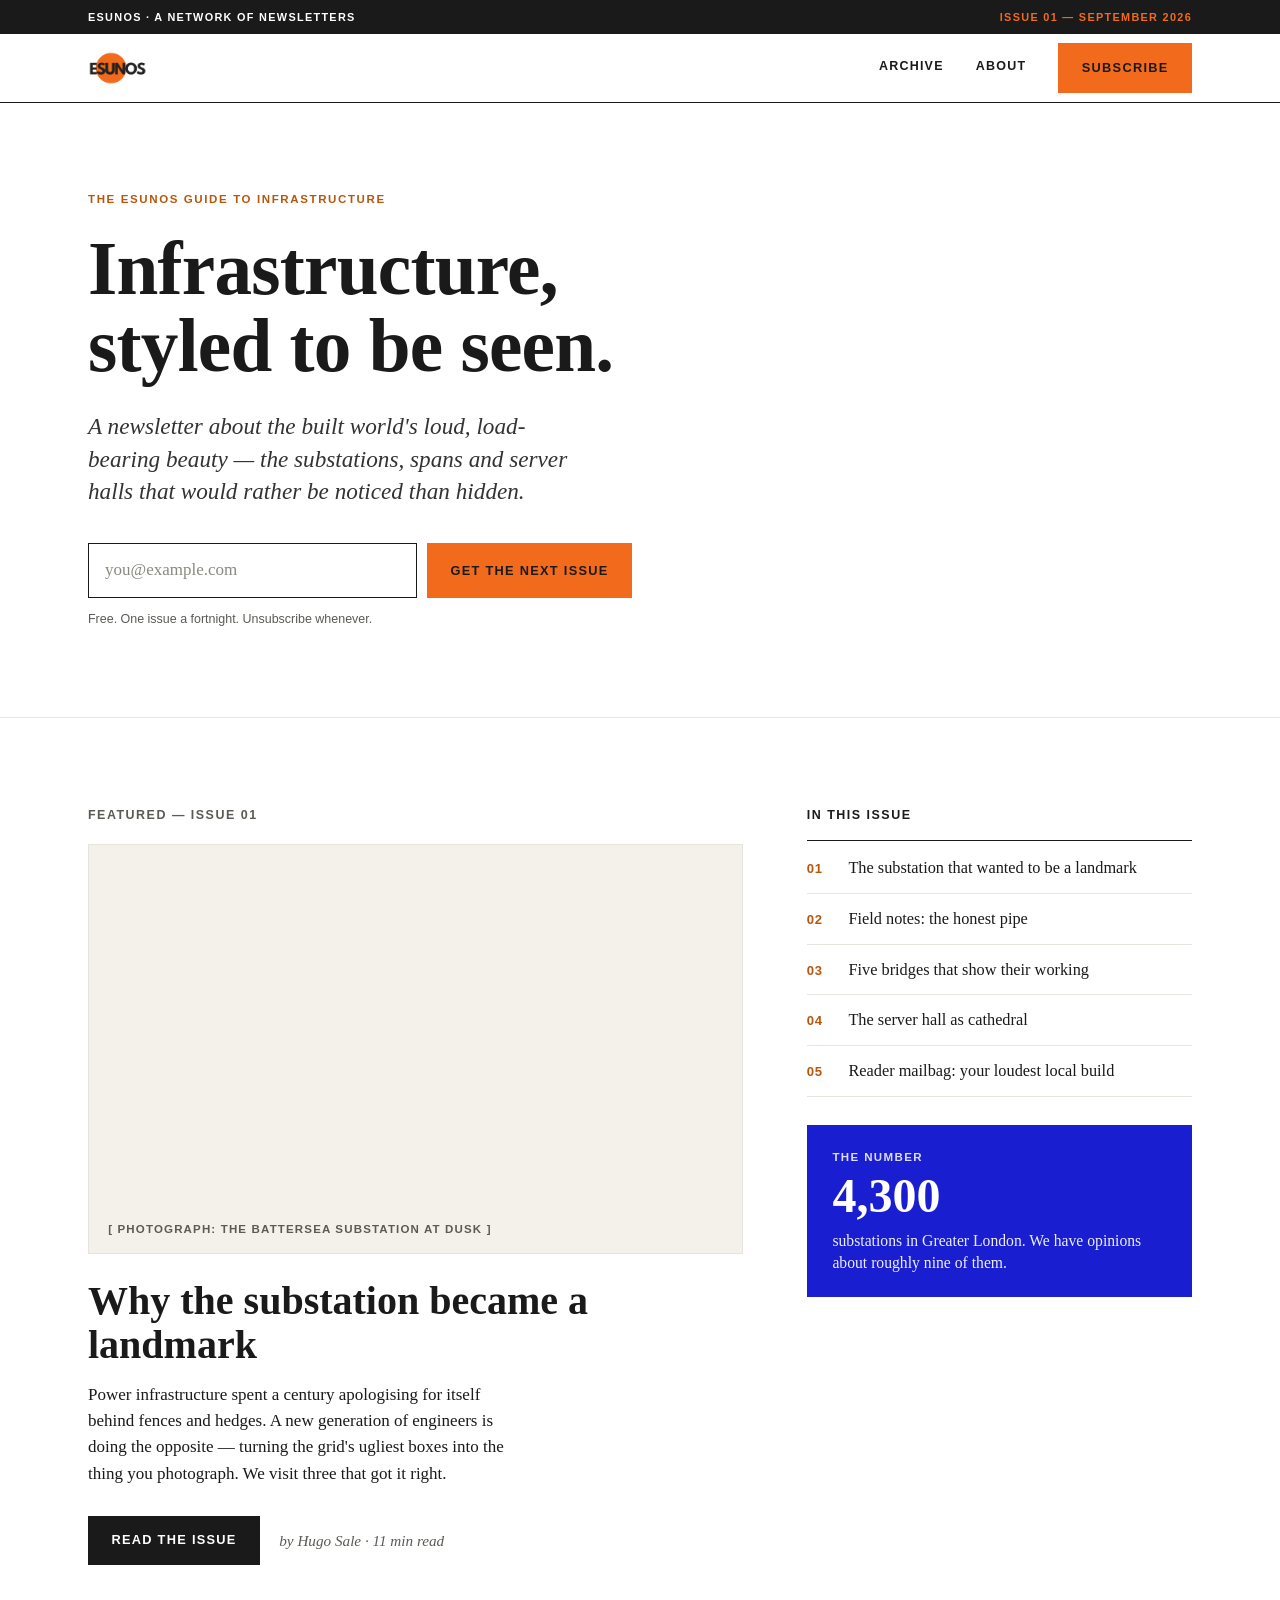
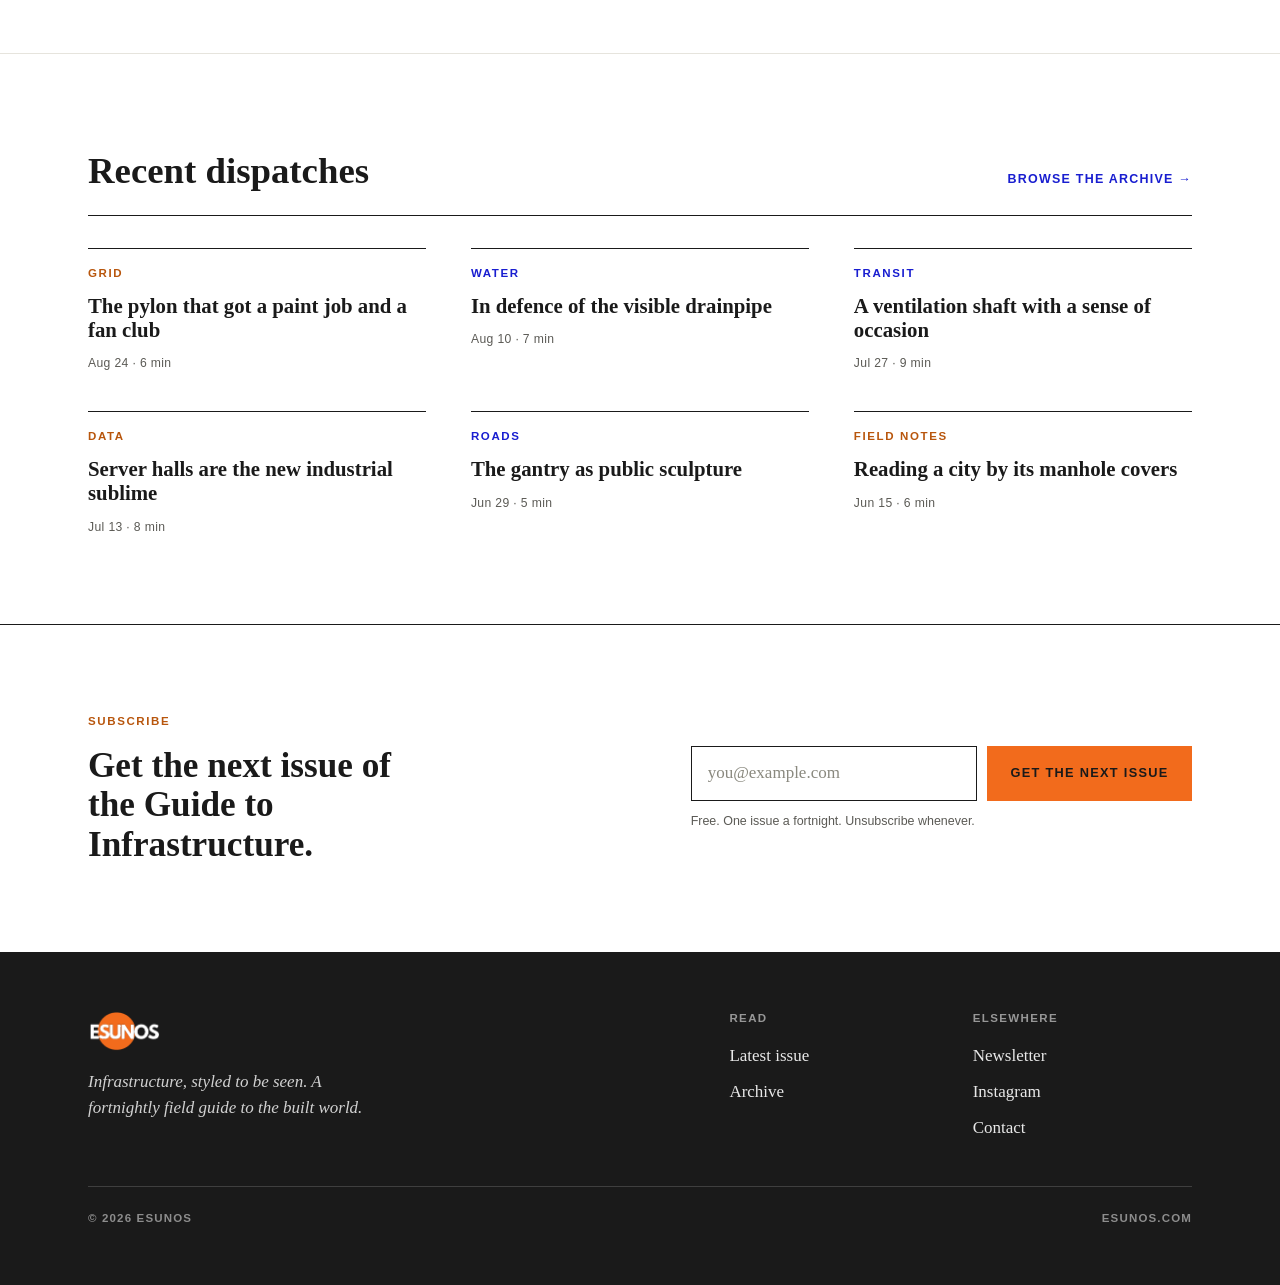
==== index.html @ c588db17 "Changes as usual" ====
<!DOCTYPE html>
<html lang="en">
<head>
  <meta charset="utf-8">
  <meta name="viewport" content="width=device-width, initial-scale=1">

  <!-- data-ref [L0000] -->
  <title>ESUNOS — The Guide to Infrastructure</title>
  <!-- data-ref [L0001] -->
  <meta name="description" content="A newsletter about the built world's loud, load-bearing beauty — the substations, spans and server halls that would rather be noticed than hidden. Free, one issue a fortnight.">

  <link rel="canonical" href="https://esunos.com/">
  <link rel="icon" href="favicon.svg" type="image/svg+xml">
  <meta name="theme-color" content="#f26b1c">

  <!-- Open Graph / social share (audit item 9) -->
  <meta property="og:type" content="website">
  <meta property="og:site_name" content="ESUNOS">
  <meta property="og:title" content="ESUNOS — The Guide to Infrastructure">
  <meta property="og:description" content="Infrastructure, styled to be seen. A fortnightly field guide to the built world.">
  <meta property="og:url" content="https://esunos.com/">
  <meta property="og:image" content="https://esunos.com/og-image.png">
  <meta name="twitter:card" content="summary_large_image">
  <meta name="twitter:title" content="ESUNOS — The Guide to Infrastructure">
  <meta name="twitter:description" content="Infrastructure, styled to be seen. A fortnightly field guide to the built world.">
  <meta name="twitter:image" content="https://esunos.com/og-image.png">

  <link rel="stylesheet" href="styles.css">

  <!-- Structured data (audit item 9) -->
  <script type="application/ld+json">
  {
    "@context": "https://schema.org",
    "@type": "Organization",
    "name": "ESUNOS",
    "url": "https://esunos.com/",
    "description": "A network of newsletters. The first is The ESUNOS Guide to Infrastructure.",
    "logo": "https://esunos.com/og-image.png"
  }
  </script>
</head>
<body>
  <a class="skip-link" href="#main">Skip to content</a>

  <!-- ===================== UTILITY BAR ===================== -->
  <div class="utilitybar">
    <div class="wrap">
      <!-- data-ref [L0600] -->
      <span data-ref="[L0600]">ESUNOS · A Network of Newsletters</span>
      <!-- data-ref [L7800] -->
      <span class="utilitybar__issue" data-ref="[L7800]">Issue 01 — September 2026</span>
    </div>
  </div>

  <!-- ===================== MASTHEAD / NAV ===================== -->
  <header class="masthead">
    <div class="wrap">
      <a class="logo-link" href="/" aria-label="ESUNOS home">
        <img class="logo" src="logo.png" alt="ESUNOS" width="297" height="172">
      </a>
      <nav class="mainnav" aria-label="Primary">
        <div class="mainnav__links">
          <!-- data-ref [L6802] --><a class="navlink" href="#dispatches" data-ref="[L6802]">Archive</a>
          <!-- data-ref [L7602] --><a class="navlink" href="about.html" data-ref="[L7602]">About</a>
        </div>
        <a class="btn btn--orange" href="#subscribe">Subscribe</a>
      </nav>
    </div>
  </header>

  <main id="main">

    <!-- ===================== HERO ===================== -->
    <section class="hero" aria-labelledby="hero-title">
      <div class="wrap">
        <!-- data-ref [L0607] -->
        <p class="eyebrow hero__eyebrow" data-ref="[L0607]">The ESUNOS Guide to Infrastructure</p>
        <!-- data-ref [L0608] -->
        <h1 class="hero__title" id="hero-title" data-ref="[L0608]">Infrastructure, styled to be seen.</h1>
        <!-- data-ref [L0614] -->
        <p class="hero__deck" data-ref="[L0614]">A newsletter about the built world's loud, load-bearing beauty — the substations, spans and server halls that would rather be noticed than hidden.</p>

        <!-- Subscribe form. PLACEHOLDER: not wired to an email provider.
             Wire to Buttondown / Kit / Resend later — see README.md. -->
        <form class="signup" data-esp="PLACEHOLDER" novalidate>
          <div class="signup__row">
            <label class="visually-hidden" for="hero-email">Email address</label>
            <!-- data-ref [L0619] (input placeholder text) -->
            <input class="signup__input" id="hero-email" name="email" type="email"
                   inputmode="email" autocomplete="email" required
                   placeholder="you@example.com" data-ref="[L0619]"
                   aria-describedby="hero-note">
            <button class="btn btn--orange" type="submit">Get the next issue</button>
          </div>
          <!-- data-ref [L0621] -->
          <p class="signup__note" id="hero-note" data-ref="[L0621]">Free. One issue a fortnight. Unsubscribe whenever.</p>
          <p class="signup__success" role="status" aria-live="polite">Thanks — check your inbox to confirm your subscription.</p>
        </form>
      </div>
    </section>

    <hr class="section-rule">

    <!-- ===================== FEATURED ISSUE ===================== -->
    <section class="featured" id="featured" aria-labelledby="featured-headline">
      <div class="wrap featured__grid">
        <div class="featured__main">
          <!-- data-ref [L0628] -->
          <p class="label featured__label" data-ref="[L0628]">Featured — Issue 01</p>
          <figure class="figure">
            <!-- Replace with real photograph; see README.md -->
            <!-- data-ref [L0842] -->
            <figcaption class="figure__caption" data-ref="[L0842]">[ Photograph: the Battersea substation at dusk ]</figcaption>
          </figure>
          <!-- data-ref [L0644] -->
          <h2 class="featured__headline" id="featured-headline" data-ref="[L0644]"><a href="issue-01.html">Why the substation became a landmark</a></h2>
          <!-- data-ref [L0647] -->
          <p class="featured__body" data-ref="[L0647]">Power infrastructure spent a century apologising for itself behind fences and hedges. A new generation of engineers is doing the opposite — turning the grid's ugliest boxes into the thing you photograph. We visit three that got it right.</p>
          <div class="featured__foot">
            <a class="btn btn--ink" href="issue-01.html">Read the issue</a>
            <!-- data-ref [L2152] -->
            <span class="featured__byline" data-ref="[L2152]">by Hugo Sale · 11 min read</span>
          </div>
        </div>

        <aside class="featured__rail" aria-labelledby="rail-heading">
          <!-- data-ref [L6328] -->
          <h3 class="label rail__heading" id="rail-heading" data-ref="[L6328]">In this issue</h3>
          <ol class="rail__list">
            <li class="rail__item"><span class="rail__num" aria-hidden="true">01</span><!-- data-ref [L6629] --><span class="rail__title" data-ref="[L6629]">The substation that wanted to be a landmark</span></li>
            <li class="rail__item"><span class="rail__num" aria-hidden="true">02</span><!-- data-ref [L6631] --><span class="rail__title" data-ref="[L6631]">Field notes: the honest pipe</span></li>
            <li class="rail__item"><span class="rail__num" aria-hidden="true">03</span><!-- data-ref [L6633] --><span class="rail__title" data-ref="[L6633]">Five bridges that show their working</span></li>
            <li class="rail__item"><span class="rail__num" aria-hidden="true">04</span><!-- data-ref [L6635] --><span class="rail__title" data-ref="[L6635]">The server hall as cathedral</span></li>
            <li class="rail__item"><span class="rail__num" aria-hidden="true">05</span><!-- data-ref [L6636] --><span class="rail__title" data-ref="[L6636]">Reader mailbag: your loudest local build</span></li>
          </ol>

          <div class="statbox">
            <!-- data-ref [L6539] -->
            <p class="statbox__label" data-ref="[L6539]">The number</p>
            <!-- data-ref [L6540] -->
            <p class="statbox__number" data-ref="[L6540]">4,300</p>
            <!-- data-ref [L6542] -->
            <p class="statbox__caption" data-ref="[L6542]">substations in Greater London. We have opinions about roughly nine of them.</p>
          </div>
        </aside>
      </div>
    </section>

    <hr class="section-rule">

    <!-- ===================== RECENT DISPATCHES ===================== -->
    <section class="dispatches" id="dispatches" aria-labelledby="dispatches-title">
      <div class="wrap">
        <div class="dispatches__head">
          <!-- data-ref [L0660] -->
          <h2 class="dispatches__title" id="dispatches-title" data-ref="[L0660]">Recent dispatches</h2>
          <!-- data-ref [L7861] -->
          <a class="dispatches__more" href="#dispatches" data-ref="[L7861]">Browse the archive →</a>
        </div>

        <div class="dispatch-grid">
          <article class="dispatch">
            <!-- data-ref [L0664] --><p class="eyebrow dispatch__kicker is-orange" data-ref="[L0664]">Grid</p>
            <!-- data-ref [L0665] --><h3 class="dispatch__title" data-ref="[L0665]"><a href="#dispatches">The pylon that got a paint job and a fan club</a></h3>
            <!-- data-ref [L0667] --><p class="dispatch__meta" data-ref="[L0667]">Aug 24 · 6 min</p>
          </article>
          <article class="dispatch">
            <!-- data-ref [L3664] --><p class="eyebrow dispatch__kicker is-blue" data-ref="[L3664]">Water</p>
            <!-- data-ref [L3665] --><h3 class="dispatch__title" data-ref="[L3665]"><a href="#dispatches">In defence of the visible drainpipe</a></h3>
            <!-- data-ref [L3666] --><p class="dispatch__meta" data-ref="[L3666]">Aug 10 · 7 min</p>
          </article>
          <article class="dispatch">
            <!-- data-ref [L6664] --><p class="eyebrow dispatch__kicker is-blue" data-ref="[L6664]">Transit</p>
            <!-- data-ref [L6665] --><h3 class="dispatch__title" data-ref="[L6665]"><a href="#dispatches">A ventilation shaft with a sense of occasion</a></h3>
            <!-- data-ref [L6667] --><p class="dispatch__meta" data-ref="[L6667]">Jul 27 · 9 min</p>
          </article>
          <article class="dispatch">
            <!-- data-ref [L0670] --><p class="eyebrow dispatch__kicker is-orange" data-ref="[L0670]">Data</p>
            <!-- data-ref [L0671] --><h3 class="dispatch__title" data-ref="[L0671]"><a href="#dispatches">Server halls are the new industrial sublime</a></h3>
            <!-- data-ref [L0673] --><p class="dispatch__meta" data-ref="[L0673]">Jul 13 · 8 min</p>
          </article>
          <article class="dispatch">
            <!-- data-ref [L3670] --><p class="eyebrow dispatch__kicker is-blue" data-ref="[L3670]">Roads</p>
            <!-- data-ref [L3671] --><h3 class="dispatch__title" data-ref="[L3671]"><a href="#dispatches">The gantry as public sculpture</a></h3>
            <!-- data-ref [L3672] --><p class="dispatch__meta" data-ref="[L3672]">Jun 29 · 5 min</p>
          </article>
          <article class="dispatch">
            <!-- data-ref [L6670] --><p class="eyebrow dispatch__kicker is-orange" data-ref="[L6670]">Field notes</p>
            <!-- data-ref [L6671] --><h3 class="dispatch__title" data-ref="[L6671]"><a href="#dispatches">Reading a city by its manhole covers</a></h3>
            <!-- data-ref [L6672] --><p class="dispatch__meta" data-ref="[L6672]">Jun 15 · 6 min</p>
          </article>
        </div>
      </div>
    </section>

    <!-- NETWORK BAND removed 2026-09-25 — full markup parked in inactive/network-band.txt -->

    <!-- ===================== CLOSING SUBSCRIBE BAND ===================== -->
    <!-- Added per audit item 3 (repeat the form). Not in the original sketch. -->
    <section class="closing" id="subscribe" aria-labelledby="closing-heading">
      <div class="wrap closing__grid">
        <div>
          <!-- data-ref [L0679] -->
          <p class="eyebrow closing__eyebrow" data-ref="[L0679]">Subscribe</p>
          <!-- data-ref [L0680] -->
          <h2 class="closing__heading" id="closing-heading" data-ref="[L0680]">Get the next issue of the Guide to Infrastructure.</h2>
        </div>
        <form class="signup" data-esp="PLACEHOLDER" novalidate>
          <div class="signup__row">
            <label class="visually-hidden" for="closing-email">Email address</label>
            <!-- data-ref [L5380] -->
            <input class="signup__input" id="closing-email" name="email" type="email"
                   inputmode="email" autocomplete="email" required
                   placeholder="you@example.com" data-ref="[L5380]"
                   aria-describedby="closing-note">
            <button class="btn btn--orange" type="submit">Get the next issue</button>
          </div>
          <!-- data-ref [L5383] -->
          <p class="signup__note" id="closing-note" data-ref="[L5383]">Free. One issue a fortnight. Unsubscribe whenever.</p>
          <p class="signup__success" role="status" aria-live="polite">Thanks — check your inbox to confirm your subscription.</p>
        </form>
      </div>
    </section>
  </main>

  <!-- ===================== FOOTER ===================== -->
  <footer class="sitefooter">
    <div class="wrap">
      <div class="footer__top">
        <div class="footer__brand">
          <img class="logo logo--footer" src="logo-light.png" alt="ESUNOS" width="297" height="172">
          <!-- data-ref [L0692] -->
          <p class="footer__tagline" data-ref="[L0692]">Infrastructure, styled to be seen. A fortnightly field guide to the built world.</p>
        </div>
        <div class="footer__cols">
          <div>
            <!-- data-ref [L5690] -->
            <p class="footer__colhead" data-ref="[L5690]">Read</p>
            <ul class="footer__links">
              <!-- data-ref [L5691] --><li><a href="issue-01.html" data-ref="[L5691]">Latest issue</a></li>
              <!-- data-ref [L5692] --><li><a href="#dispatches" data-ref="[L5692]">Archive</a></li>
            </ul>
          </div>
          <div>
            <!-- data-ref [L7690] -->
            <p class="footer__colhead" data-ref="[L7690]">Elsewhere</p>
            <ul class="footer__links">
              <!-- data-ref [L7691] --><li><a href="#subscribe" data-ref="[L7691]">Newsletter</a></li>
              <!-- data-ref [L7692] --><li><a href="about.html" data-ref="[L7692]">Instagram</a></li>
              <!-- data-ref [L7693] --><li><a href="about.html" data-ref="[L7693]">Contact</a></li>
            </ul>
          </div>
        </div>
      </div>
      <div class="footer__bottom">
        <!-- data-ref [L0696] -->
        <span data-ref="[L0696]">© 2026 ESUNOS</span>
        <!-- data-ref [L8696] -->
        <span data-ref="[L8696]">esunos.com</span>
      </div>
    </div>
  </footer>

  <script src="subscribe.js" defer></script>
</body>
</html>
---- styles.css ----
/* =============================================================
   ESUNOS — Landing page styles
   Grounded in: ESUNOS Website Sketch (page 1), build audit
   (2026-09-21), brand notes. Colours sampled directly from the
   sketch render. See README.md and CONTENT.md.
   ============================================================= */

/* ---- Design tokens ---------------------------------------- */
:root {
  /* Neutrals (the ~90% base) */
  --ink:            #1a1a1a;   /* text, utility bar, footer      */
  --paper:          #ffffff;   /* main background                */
  --paper-warm:     #f9f8f4;   /* alternating band background    */
  --paper-place:    #f4f1ea;   /* image placeholder fill         */
  --meta:           #5b5a55;   /* secondary / meta text (>=4.5:1) */
  --hairline:       #e6e4dd;   /* rules on light backgrounds     */
  --hairline-ink:   rgba(255,255,255,.16); /* rules on dark      */

  /* Accents (the ~10%) — used sparingly, never as large fills */
  --orange:         #f26b1c;   /* BRAND orange: logo + CTA fills */
  --orange-deep:    #b8560d;   /* orange TEXT on light bg (~4.8:1)*/
  --blue:           #191ed0;   /* secondary accent, sparingly    */

  --on-orange:      #1a1a1a;   /* ink text on orange (~6.9:1)    */
  --on-ink:         #ffffff;   /* text on ink                    */

  /* Type */
  --serif: "Times New Roman", Times, "Liberation Serif", Georgia, serif;
  --sans:  "Helvetica Neue", Arial, "Segoe UI", system-ui, -apple-system, sans-serif;

  /* Layout */
  --wrap: 1200px;
  --gutter: clamp(1rem, 4vw, 3rem);
  --rule: 1px solid var(--hairline);
}

/* ---- Reset ------------------------------------------------- */
*, *::before, *::after { box-sizing: border-box; }
* { margin: 0; }
html { -webkit-text-size-adjust: 100%; scroll-behavior: smooth; }
body {
  font-family: var(--serif);
  color: var(--ink);
  background: var(--paper);
  line-height: 1.55;
  font-size: 1.0625rem;
  -webkit-font-smoothing: antialiased;
  text-rendering: optimizeLegibility;
}
img, svg { display: block; max-width: 100%; }
a { color: inherit; }
button { font: inherit; cursor: pointer; }
input { font: inherit; }
:focus-visible {
  outline: 2px solid var(--blue);
  outline-offset: 2px;
}
@media (prefers-reduced-motion: reduce) {
  html { scroll-behavior: auto; }
  * { transition: none !important; animation: none !important; }
}

/* ---- Helpers ----------------------------------------------- */
.wrap { width: 100%; max-width: var(--wrap); margin-inline: auto; padding-inline: var(--gutter); }

.eyebrow {                     /* small uppercase UI label */
  font-family: var(--sans);
  font-size: .72rem;
  font-weight: 700;
  letter-spacing: .14em;
  text-transform: uppercase;
}
.label {                       /* medium uppercase label */
  font-family: var(--sans);
  font-size: .78rem;
  font-weight: 700;
  letter-spacing: .12em;
  text-transform: uppercase;
  color: var(--meta);
}
.accent-orange { color: var(--orange-deep); }
.accent-blue   { color: var(--blue); }

.skip-link {
  position: absolute; left: -999px; top: 0; z-index: 100;
  background: var(--ink); color: var(--on-ink);
  padding: .6rem 1rem; font-family: var(--sans); font-size: .85rem;
}
.skip-link:focus { left: .5rem; top: .5rem; }

.visually-hidden {
  position: absolute !important; width: 1px; height: 1px;
  padding: 0; margin: -1px; overflow: hidden; clip: rect(0 0 0 0);
  white-space: nowrap; border: 0;
}

/* ---- Buttons ----------------------------------------------- */
.btn {
  display: inline-block;
  font-family: var(--sans);
  font-size: .8rem;
  font-weight: 700;
  letter-spacing: .1em;
  text-transform: uppercase;
  text-decoration: none;
  padding: .85rem 1.4rem;
  border: 1px solid transparent;
  transition: background-color .15s ease, color .15s ease;
  white-space: nowrap;
}
.btn--orange { background: var(--orange); color: var(--on-orange); }
.btn--orange:hover { background: #e05f11; }
.btn--ink { background: var(--ink); color: var(--on-ink); }
.btn--ink:hover { background: #000; }

/* ---- Utility bar ------------------------------------------- */
.utilitybar {
  background: var(--ink);
  color: var(--on-ink);
}
.utilitybar .wrap {
  display: flex; justify-content: space-between; align-items: center;
  gap: 1rem; min-height: 34px;
  font-family: var(--sans); font-size: .68rem;
  font-weight: 700; letter-spacing: .12em; text-transform: uppercase;
}
.utilitybar__issue { color: var(--orange); }  /* orange on ink = ~5.7:1 */

/* ---- Header / nav ------------------------------------------ */
.masthead {
  position: sticky; top: 0; z-index: 50;
  background: var(--paper);
  border-bottom: 1px solid var(--ink);
}
.masthead .wrap {
  display: flex; align-items: center; justify-content: space-between;
  gap: 1rem; min-height: 68px;
}
.logo-link { display: inline-flex; align-items: center; }
.logo {                          /* the ESUNOS mark (raster, transparent) */
  height: 34px; width: auto; display: block;
}
@media (max-width: 640px) { .logo { height: 30px; } }
.mainnav { display: flex; align-items: center; gap: clamp(1rem, 2.5vw, 2.2rem); }
.mainnav__links { display: flex; gap: clamp(1rem, 2.5vw, 2.2rem); }
.mainnav a.navlink {
  font-family: var(--sans); font-size: .78rem; font-weight: 700;
  letter-spacing: .1em; text-transform: uppercase; text-decoration: none;
  color: var(--ink); padding: .3rem 0; border-bottom: 2px solid transparent;
}
.mainnav a.navlink:hover { border-bottom-color: var(--orange); }

/* ---- Section rhythm ---------------------------------------- */
main > section { padding-block: clamp(3rem, 7vw, 5.5rem); }
.section-rule { border: 0; border-top: var(--rule); margin: 0; }

/* ---- Hero -------------------------------------------------- */
.hero__eyebrow { color: var(--orange-deep); margin-bottom: 1.4rem; }
.hero__title {
  font-weight: 700;
  font-size: clamp(2.6rem, 7vw, 4.7rem);
  line-height: 1.02;
  letter-spacing: -.01em;
  max-width: 14ch;
  margin-bottom: 1.6rem;
}
.hero__deck {
  font-style: italic;
  font-size: clamp(1.15rem, 2.2vw, 1.45rem);
  line-height: 1.4;
  color: #333;
  max-width: 42ch;
  margin-bottom: 2.2rem;
}

/* ---- Subscribe form (hero + closing band) ------------------ */
.signup { max-width: 34rem; }
.signup__row { display: flex; flex-wrap: wrap; gap: .6rem; }
.signup__input {
  flex: 1 1 16rem;
  min-width: 0;
  padding: .85rem 1rem;
  border: 1px solid var(--ink);
  background: var(--paper);
  color: var(--ink);
  border-radius: 0;
}
.signup__input::placeholder { color: #8a897f; }
.signup__note {
  font-family: var(--sans); font-size: .78rem; color: var(--meta);
  margin-top: .7rem;
}
.signup__success {
  display: none;
  font-family: var(--sans); font-size: .9rem; font-weight: 600;
  color: var(--ink);
  border-left: 3px solid var(--orange);
  padding: .4rem 0 .4rem .9rem;
}
.signup.is-success .signup__row,
.signup.is-success .signup__note { display: none; }
.signup.is-success .signup__success { display: block; }

/* ---- Featured issue --------------------------------------- */
.featured__grid {
  display: grid;
  grid-template-columns: 1.7fr 1fr;
  gap: clamp(2rem, 5vw, 4rem);
  align-items: start;
}
.featured__label { color: var(--meta); margin-bottom: 1.2rem; }
.figure {
  border: 1px solid var(--hairline);
  background: var(--paper-place);
  aspect-ratio: 16 / 10;
  display: flex; align-items: flex-end;
  padding: 1rem 1.2rem;
}
.figure__caption {
  font-family: var(--sans); font-size: .72rem; font-weight: 700;
  letter-spacing: .1em; text-transform: uppercase; color: var(--meta);
}
.featured__headline {
  font-weight: 700;
  font-size: clamp(1.8rem, 3.4vw, 2.5rem);
  line-height: 1.08;
  margin: 1.6rem 0 1rem;
}
.featured__headline a { text-decoration: none; }
.featured__headline a:hover { text-decoration: underline; }
.featured__body { max-width: 52ch; margin-bottom: 1.8rem; }
.featured__foot { display: flex; align-items: center; gap: 1.2rem; flex-wrap: wrap; }
.featured__byline { font-style: italic; color: var(--meta); font-size: .95rem; }

/* In this issue (right rail) */
.rail__heading {
  color: var(--ink); padding-bottom: .9rem;
  border-bottom: 1px solid var(--ink); margin-bottom: .2rem;
}
.rail__list { list-style: none; padding: 0; margin: 0 0 1.8rem; }
.rail__item {
  display: grid; grid-template-columns: 2.2rem 1fr; gap: .4rem;
  padding: .85rem 0; border-bottom: var(--rule);
  align-items: baseline;
}
.rail__num {
  font-family: var(--sans); font-weight: 700; font-size: .82rem;
  color: var(--orange-deep); letter-spacing: .04em;
}
.rail__title { font-size: 1.02rem; line-height: 1.3; }

/* Blue stat box (the only solid accent fill) */
.statbox { background: var(--blue); color: #fff; padding: 1.5rem 1.6rem; }
.statbox__label {
  font-family: var(--sans); font-size: .72rem; font-weight: 700;
  letter-spacing: .12em; text-transform: uppercase; opacity: .85;
}
.statbox__number {
  font-family: var(--serif); font-weight: 700; font-size: 3rem;
  line-height: 1; margin: .3rem 0 .6rem;
}
.statbox__caption { font-size: .98rem; line-height: 1.4; opacity: .92; }

/* ---- Recent dispatches ------------------------------------ */
.dispatches__head {
  display: flex; justify-content: space-between; align-items: baseline;
  gap: 1rem; flex-wrap: wrap;
  padding-bottom: 1rem; border-bottom: 1px solid var(--ink);
  margin-bottom: 2rem;
}
.dispatches__title { font-weight: 700; font-size: clamp(1.7rem, 3vw, 2.3rem); }
.dispatches__more {
  font-family: var(--sans); font-size: .78rem; font-weight: 700;
  letter-spacing: .1em; text-transform: uppercase;
  color: var(--blue); text-decoration: none;
}
.dispatches__more:hover { text-decoration: underline; }
.dispatch-grid {
  display: grid; grid-template-columns: repeat(3, 1fr);
  gap: clamp(1.4rem, 3vw, 2.4rem) clamp(1.6rem, 3.5vw, 3rem);
}
.dispatch { border-top: 1px solid var(--ink); padding-top: 1rem; }
.dispatch__kicker { margin-bottom: .7rem; }
.dispatch__kicker.is-orange { color: var(--orange-deep); }
.dispatch__kicker.is-blue   { color: var(--blue); }
.dispatch__title {
  font-weight: 700; font-size: 1.3rem; line-height: 1.14; margin-bottom: .8rem;
}
.dispatch__title a { text-decoration: none; }
.dispatch__title a:hover { text-decoration: underline; }
.dispatch__meta { font-family: var(--sans); font-size: .76rem; color: var(--meta); letter-spacing: .03em; }

/* ---- Network band ----------------------------------------- */
.network { background: var(--paper-warm); }
.network__label { color: var(--meta); margin-bottom: 1rem; }
.network__heading {
  font-weight: 700; font-size: clamp(1.7rem, 3.2vw, 2.4rem);
  line-height: 1.1; max-width: 22ch; margin-bottom: 2.4rem;
}
.guide-grid { display: grid; grid-template-columns: repeat(3, 1fr); gap: clamp(1rem, 2.5vw, 1.6rem); }
.guide {
  background: var(--paper);
  border: 1px solid var(--hairline);
  padding: 1.4rem 1.5rem 1.6rem;
  min-height: 8.5rem;
}
.guide--live { border-color: var(--ink); }
.guide__status {
  display: flex; align-items: center; justify-content: space-between;
  gap: .5rem; margin-bottom: 1rem;
}
.guide__status .eyebrow { color: var(--meta); }
.guide--live .guide__status .eyebrow { color: var(--orange-deep); }
.guide__dot { width: .6rem; height: .6rem; border-radius: 50%; background: var(--orange); }
.guide__title { font-weight: 700; font-size: 1.4rem; line-height: 1.1; margin-bottom: .5rem; }
.guide--coming .guide__title { color: var(--meta); }
.guide__desc { font-size: .98rem; color: var(--meta); }

/* ---- Closing subscribe band ------------------------------- */
.closing { border-top: 1px solid var(--ink); }
.closing__grid {
  display: grid; grid-template-columns: 1.1fr 1fr;
  gap: clamp(1.5rem, 4vw, 3.5rem); align-items: center;
}
.closing__eyebrow { color: var(--orange-deep); margin-bottom: .9rem; }
.closing__heading {
  font-weight: 700; font-size: clamp(1.6rem, 3vw, 2.2rem);
  line-height: 1.12; max-width: 20ch;
}

/* ---- Footer ------------------------------------------------ */
.sitefooter { background: var(--ink); color: var(--on-ink); }
.sitefooter .wrap { padding-block: clamp(2.6rem, 5vw, 3.6rem); }
.footer__top {
  display: grid; grid-template-columns: 1.3fr 1fr; gap: 2.5rem;
  padding-bottom: 2.2rem; border-bottom: 1px solid var(--hairline-ink);
}
.footer__brand .logo--footer { height: 42px; margin-bottom: 1.1rem; }
.footer__tagline { font-style: italic; max-width: 34ch; color: rgba(255,255,255,.8); }
.footer__cols { display: grid; grid-template-columns: 1fr 1fr; gap: 1.5rem; }
.footer__colhead {
  font-family: var(--sans); font-size: .72rem; font-weight: 700;
  letter-spacing: .12em; text-transform: uppercase;
  color: rgba(255,255,255,.55); margin-bottom: 1rem;
}
.footer__links { list-style: none; padding: 0; margin: 0; }
.footer__links li { margin-bottom: .6rem; }
.footer__links a { text-decoration: none; color: rgba(255,255,255,.9); }
.footer__links a:hover { color: var(--orange); }
.footer__bottom {
  display: flex; justify-content: space-between; gap: 1rem; flex-wrap: wrap;
  padding-top: 1.4rem;
  font-family: var(--sans); font-size: .72rem; font-weight: 700;
  letter-spacing: .1em; text-transform: uppercase; color: rgba(255,255,255,.5);
}

/* ---- Responsive -------------------------------------------- */
@media (max-width: 900px) {
  .featured__grid { grid-template-columns: 1fr; }
  .closing__grid { grid-template-columns: 1fr; }
  .dispatch-grid { grid-template-columns: repeat(2, 1fr); }
  .footer__top { grid-template-columns: 1fr; gap: 2rem; }
}
@media (max-width: 640px) {
  .mainnav__links { display: none; }          /* keep logo + Subscribe */
  .utilitybar__issue { display: none; }
  .dispatch-grid { grid-template-columns: 1fr; }
  .guide-grid { grid-template-columns: 1fr; }
  .hero__title { font-size: clamp(2.3rem, 11vw, 3rem); }
  .statbox__number { font-size: 2.5rem; }
}

/* =============================================================
   ARTICLE / ISSUE PAGE  (issue-01.html)
   Shares tokens, header, footer and forms with the landing page.
   Grounded in the Website Sketch, page 2.
   ============================================================= */

/* Centred reading column */
.read { width: 100%; max-width: 720px; margin-inline: auto; padding-inline: var(--gutter); }

.article { padding-top: clamp(2.5rem, 6vw, 4rem); }

/* --- Article header --- */
.article__meta { display: flex; align-items: center; gap: .8rem; flex-wrap: wrap; margin-bottom: 1.4rem; }
.pill {
  display: inline-block; background: var(--blue); color: #fff;
  font-family: var(--sans); font-size: .68rem; font-weight: 700;
  letter-spacing: .12em; text-transform: uppercase; padding: .35rem .6rem;
}
.article__kicker { color: var(--meta); }
.article__title {
  font-weight: 700; font-size: clamp(2.2rem, 5.5vw, 3.6rem);
  line-height: 1.05; letter-spacing: -.01em; margin-bottom: 1.2rem;
}
.article__deck {
  font-style: italic; font-size: clamp(1.2rem, 2.4vw, 1.6rem);
  line-height: 1.35; color: #333; margin-bottom: 2rem;
}
.byline {
  display: flex; align-items: center; gap: .9rem;
  padding: 1.1rem 0; border-top: var(--rule); border-bottom: var(--rule);
}
.byline__avatar {
  width: 44px; height: 44px; border-radius: 50%; flex: none;
  background: var(--paper-place); border: 1px solid var(--hairline);
  object-fit: cover; overflow: hidden;
  display: flex; align-items: center; justify-content: center;
  font-family: var(--sans); font-size: .55rem; font-weight: 700;
  letter-spacing: .08em; color: var(--meta); text-align: center; text-transform: uppercase;
}
.byline__name { font-family: var(--sans); font-weight: 700; font-size: .82rem; letter-spacing: .06em; text-transform: uppercase; }
.byline__meta { font-family: var(--sans); font-size: .78rem; color: var(--meta); margin-top: .15rem; }

/* --- Figures / photo areas --- */
.figure--bleed {
  aspect-ratio: 16 / 9; margin-block: clamp(2rem, 5vw, 3.5rem);
  border-block: 1px solid var(--hairline);
}
.figure--inline { aspect-ratio: 3 / 2; margin-block: clamp(1.8rem, 4vw, 2.8rem); }
.figure__caption { line-height: 1.4; }

/* --- Article body --- */
.article__body { font-size: 1.1875rem; line-height: 1.62; }
.article__body > p { margin-bottom: 1.4rem; }
.article__body > p:first-of-type::first-letter {
  float: left; font-weight: 700; font-size: 3.6em; line-height: .82;
  padding: .06em .12em .02em 0; color: var(--ink);
}
.article__body h2 {
  font-weight: 700; font-size: clamp(1.5rem, 3vw, 2rem);
  line-height: 1.15; margin: 2.4rem 0 1rem;
}
.article__body a { color: var(--blue); }

.pullquote {
  border-top: 3px solid var(--orange);
  margin: 2.6rem 0; padding-top: 1.4rem;
}
.pullquote p {
  font-weight: 700; font-size: clamp(1.5rem, 3vw, 2rem);
  line-height: 1.18; margin-bottom: .9rem;
}
.pullquote cite {
  font-family: var(--sans); font-style: normal; font-size: .74rem;
  font-weight: 700; letter-spacing: .1em; text-transform: uppercase; color: var(--meta);
}

.keylist { list-style: none; padding: 0; margin: 1.6rem 0; }
.keylist li {
  display: grid; grid-template-columns: 2.4rem 1fr; gap: .5rem;
  padding: 1.1rem 0; border-bottom: var(--rule); align-items: baseline;
}
.keylist__num { font-family: var(--sans); font-weight: 700; font-size: .9rem; color: var(--orange-deep); }
.keylist b { font-weight: 700; }

/* --- Back link --- */
.article__back { padding-top: clamp(1.5rem, 4vw, 2.5rem); }
.article__back a {
  font-family: var(--sans); font-size: .78rem; font-weight: 700;
  letter-spacing: .08em; text-transform: uppercase; text-decoration: none; color: var(--blue);
}
.article__back a:hover { text-decoration: underline; }

/* --- About page --- */
.about__eyebrow { color: var(--orange-deep); margin-bottom: 1rem; }
.about-masthead {
  padding-top: clamp(2rem, 5vw, 3rem);
  margin-top: clamp(2rem, 5vw, 3rem);
  border-top: 1px solid var(--ink);
}
.about-masthead__heading { color: var(--meta); margin-bottom: .4rem; }
.about-credits { display: grid; }
.about-credits__row {
  display: grid; grid-template-columns: 13rem 1fr; gap: 1rem;
  padding: 1rem 0; border-bottom: var(--rule); align-items: baseline;
}
.about-credits__label {
  font-family: var(--sans); font-size: .72rem; font-weight: 700;
  letter-spacing: .12em; text-transform: uppercase; color: var(--meta);
}
.about-credits__value { font-size: 1.0625rem; }
.about-credits__value a, .about-contact__line a { color: var(--blue); }
.about-contact { padding-top: clamp(1.8rem, 4vw, 2.6rem); }
.about-contact__line { font-style: italic; color: #333; }

@media (max-width: 640px) {
  .article__title { font-size: clamp(2rem, 9vw, 2.6rem); }
  .about-credits__row { grid-template-columns: 1fr; gap: .2rem; }
}
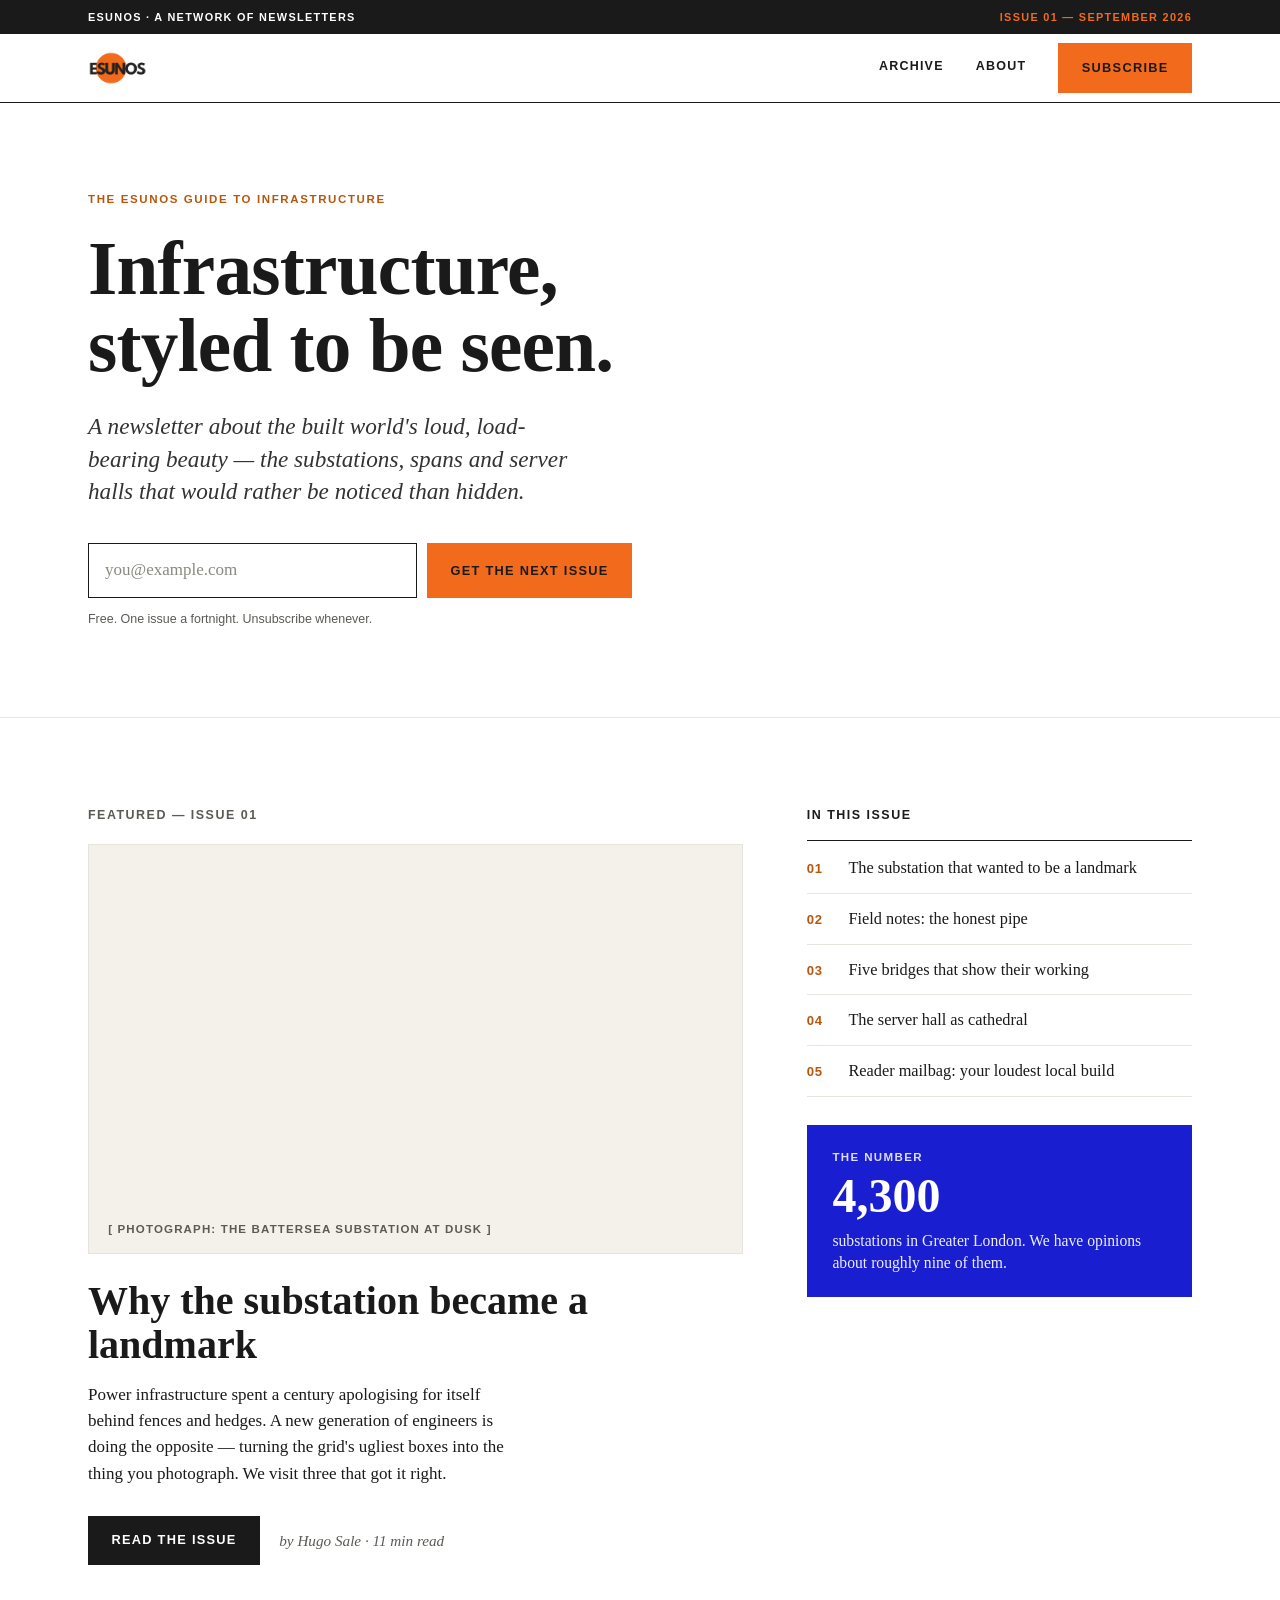
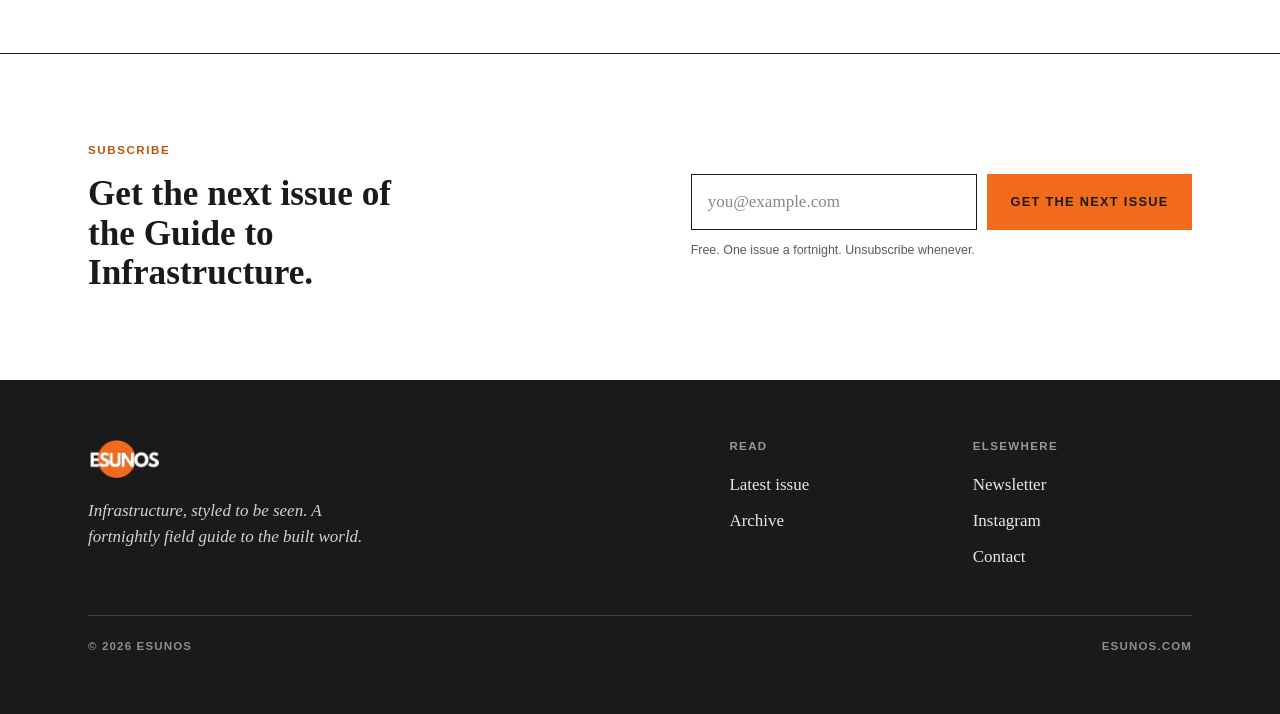
==== commit 38412fe3: "edit" ====
--- a/index.html
+++ b/index.html
@@ -146,53 +146,7 @@
       </div>
     </section>
 
-    <hr class="section-rule">
-
-    <!-- ===================== RECENT DISPATCHES ===================== -->
-    <section class="dispatches" id="dispatches" aria-labelledby="dispatches-title">
-      <div class="wrap">
-        <div class="dispatches__head">
-          <!-- data-ref [L0660] -->
-          <h2 class="dispatches__title" id="dispatches-title" data-ref="[L0660]">Recent dispatches</h2>
-          <!-- data-ref [L7861] -->
-          <a class="dispatches__more" href="#dispatches" data-ref="[L7861]">Browse the archive →</a>
-        </div>
-
-        <div class="dispatch-grid">
-          <article class="dispatch">
-            <!-- data-ref [L0664] --><p class="eyebrow dispatch__kicker is-orange" data-ref="[L0664]">Grid</p>
-            <!-- data-ref [L0665] --><h3 class="dispatch__title" data-ref="[L0665]"><a href="#dispatches">The pylon that got a paint job and a fan club</a></h3>
-            <!-- data-ref [L0667] --><p class="dispatch__meta" data-ref="[L0667]">Aug 24 · 6 min</p>
-          </article>
-          <article class="dispatch">
-            <!-- data-ref [L3664] --><p class="eyebrow dispatch__kicker is-blue" data-ref="[L3664]">Water</p>
-            <!-- data-ref [L3665] --><h3 class="dispatch__title" data-ref="[L3665]"><a href="#dispatches">In defence of the visible drainpipe</a></h3>
-            <!-- data-ref [L3666] --><p class="dispatch__meta" data-ref="[L3666]">Aug 10 · 7 min</p>
-          </article>
-          <article class="dispatch">
-            <!-- data-ref [L6664] --><p class="eyebrow dispatch__kicker is-blue" data-ref="[L6664]">Transit</p>
-            <!-- data-ref [L6665] --><h3 class="dispatch__title" data-ref="[L6665]"><a href="#dispatches">A ventilation shaft with a sense of occasion</a></h3>
-            <!-- data-ref [L6667] --><p class="dispatch__meta" data-ref="[L6667]">Jul 27 · 9 min</p>
-          </article>
-          <article class="dispatch">
-            <!-- data-ref [L0670] --><p class="eyebrow dispatch__kicker is-orange" data-ref="[L0670]">Data</p>
-            <!-- data-ref [L0671] --><h3 class="dispatch__title" data-ref="[L0671]"><a href="#dispatches">Server halls are the new industrial sublime</a></h3>
-            <!-- data-ref [L0673] --><p class="dispatch__meta" data-ref="[L0673]">Jul 13 · 8 min</p>
-          </article>
-          <article class="dispatch">
-            <!-- data-ref [L3670] --><p class="eyebrow dispatch__kicker is-blue" data-ref="[L3670]">Roads</p>
-            <!-- data-ref [L3671] --><h3 class="dispatch__title" data-ref="[L3671]"><a href="#dispatches">The gantry as public sculpture</a></h3>
-            <!-- data-ref [L3672] --><p class="dispatch__meta" data-ref="[L3672]">Jun 29 · 5 min</p>
-          </article>
-          <article class="dispatch">
-            <!-- data-ref [L6670] --><p class="eyebrow dispatch__kicker is-orange" data-ref="[L6670]">Field notes</p>
-            <!-- data-ref [L6671] --><h3 class="dispatch__title" data-ref="[L6671]"><a href="#dispatches">Reading a city by its manhole covers</a></h3>
-            <!-- data-ref [L6672] --><p class="dispatch__meta" data-ref="[L6672]">Jun 15 · 6 min</p>
-          </article>
-        </div>
-      </div>
-    </section>
-
+    <!-- RECENT DISPATCHES removed 2026-09-25 — full markup parked in inactive/recent-dispatches.txt -->
     <!-- NETWORK BAND removed 2026-09-25 — full markup parked in inactive/network-band.txt -->
 
     <!-- ===================== CLOSING SUBSCRIBE BAND ===================== -->
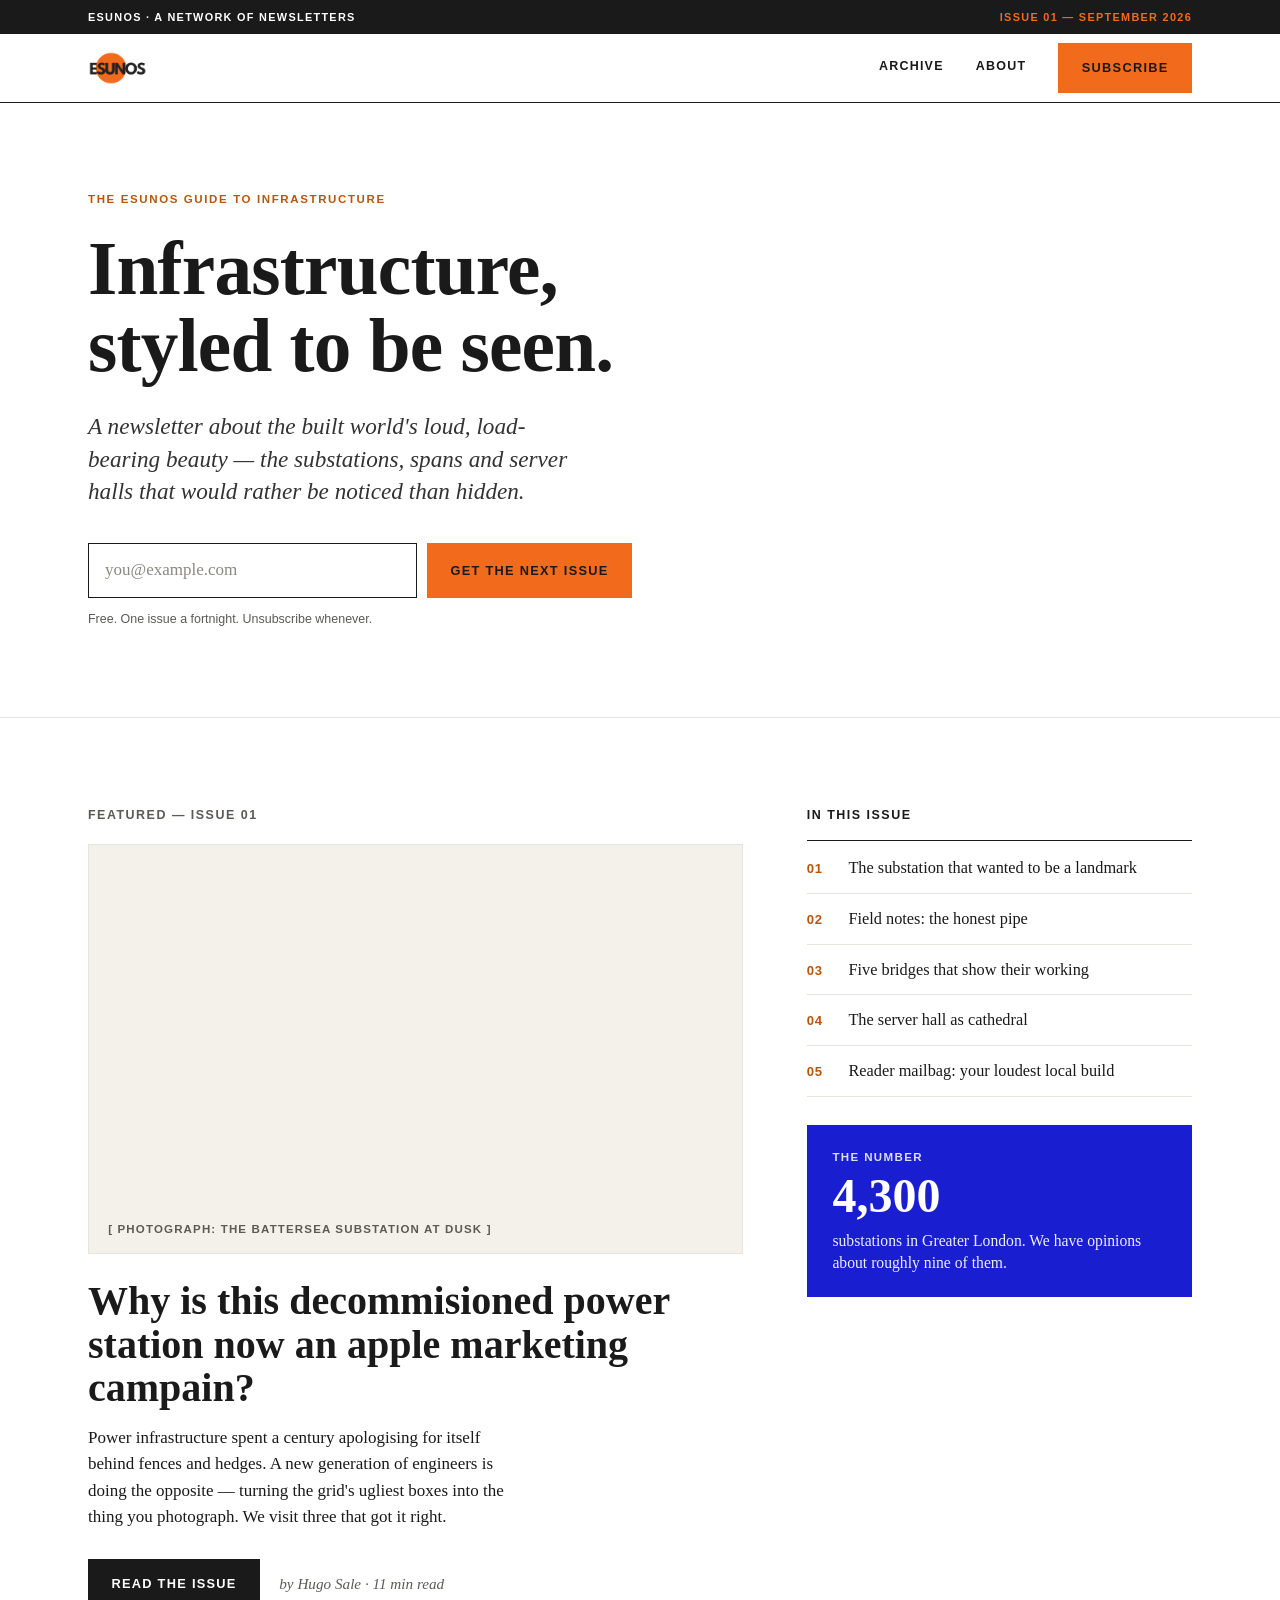
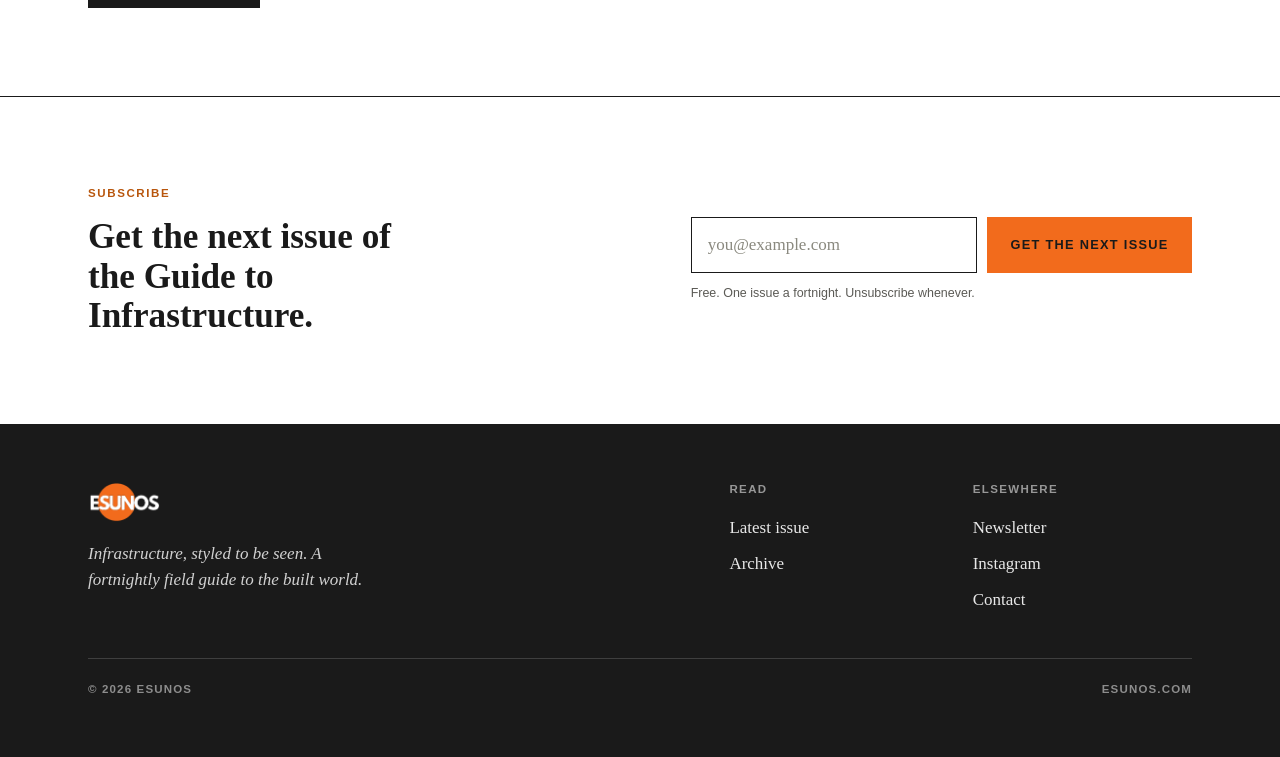
==== commit e164bb96: "Update headline for featured article" ====
--- a/index.html
+++ b/index.html
@@ -7,7 +7,7 @@
   <!-- data-ref [L0000] -->
   <title>ESUNOS — The Guide to Infrastructure</title>
   <!-- data-ref [L0001] -->
-  <meta name="description" content="A newsletter about the built world's loud, load-bearing beauty — the substations, spans and server halls that would rather be noticed than hidden. Free, one issue a fortnight.">
+  <meta name="description" content="A newsletter dedicated to the modern worlds beauty - From opera houses to sewer systems, we will document it. ">
 
   <link rel="canonical" href="https://esunos.com/">
   <link rel="icon" href="favicon.svg" type="image/svg+xml">
@@ -113,7 +113,7 @@
             <figcaption class="figure__caption" data-ref="[L0842]">[ Photograph: the Battersea substation at dusk ]</figcaption>
           </figure>
           <!-- data-ref [L0644] -->
-          <h2 class="featured__headline" id="featured-headline" data-ref="[L0644]"><a href="issue-01.html">Why the substation became a landmark</a></h2>
+          <h2 class="featured__headline" id="featured-headline" data-ref="[L0644]"><a href="issue-01.html">Why is this decommisioned power station now an apple marketing campain?</a></h2>
           <!-- data-ref [L0647] -->
           <p class="featured__body" data-ref="[L0647]">Power infrastructure spent a century apologising for itself behind fences and hedges. A new generation of engineers is doing the opposite — turning the grid's ugliest boxes into the thing you photograph. We visit three that got it right.</p>
           <div class="featured__foot">
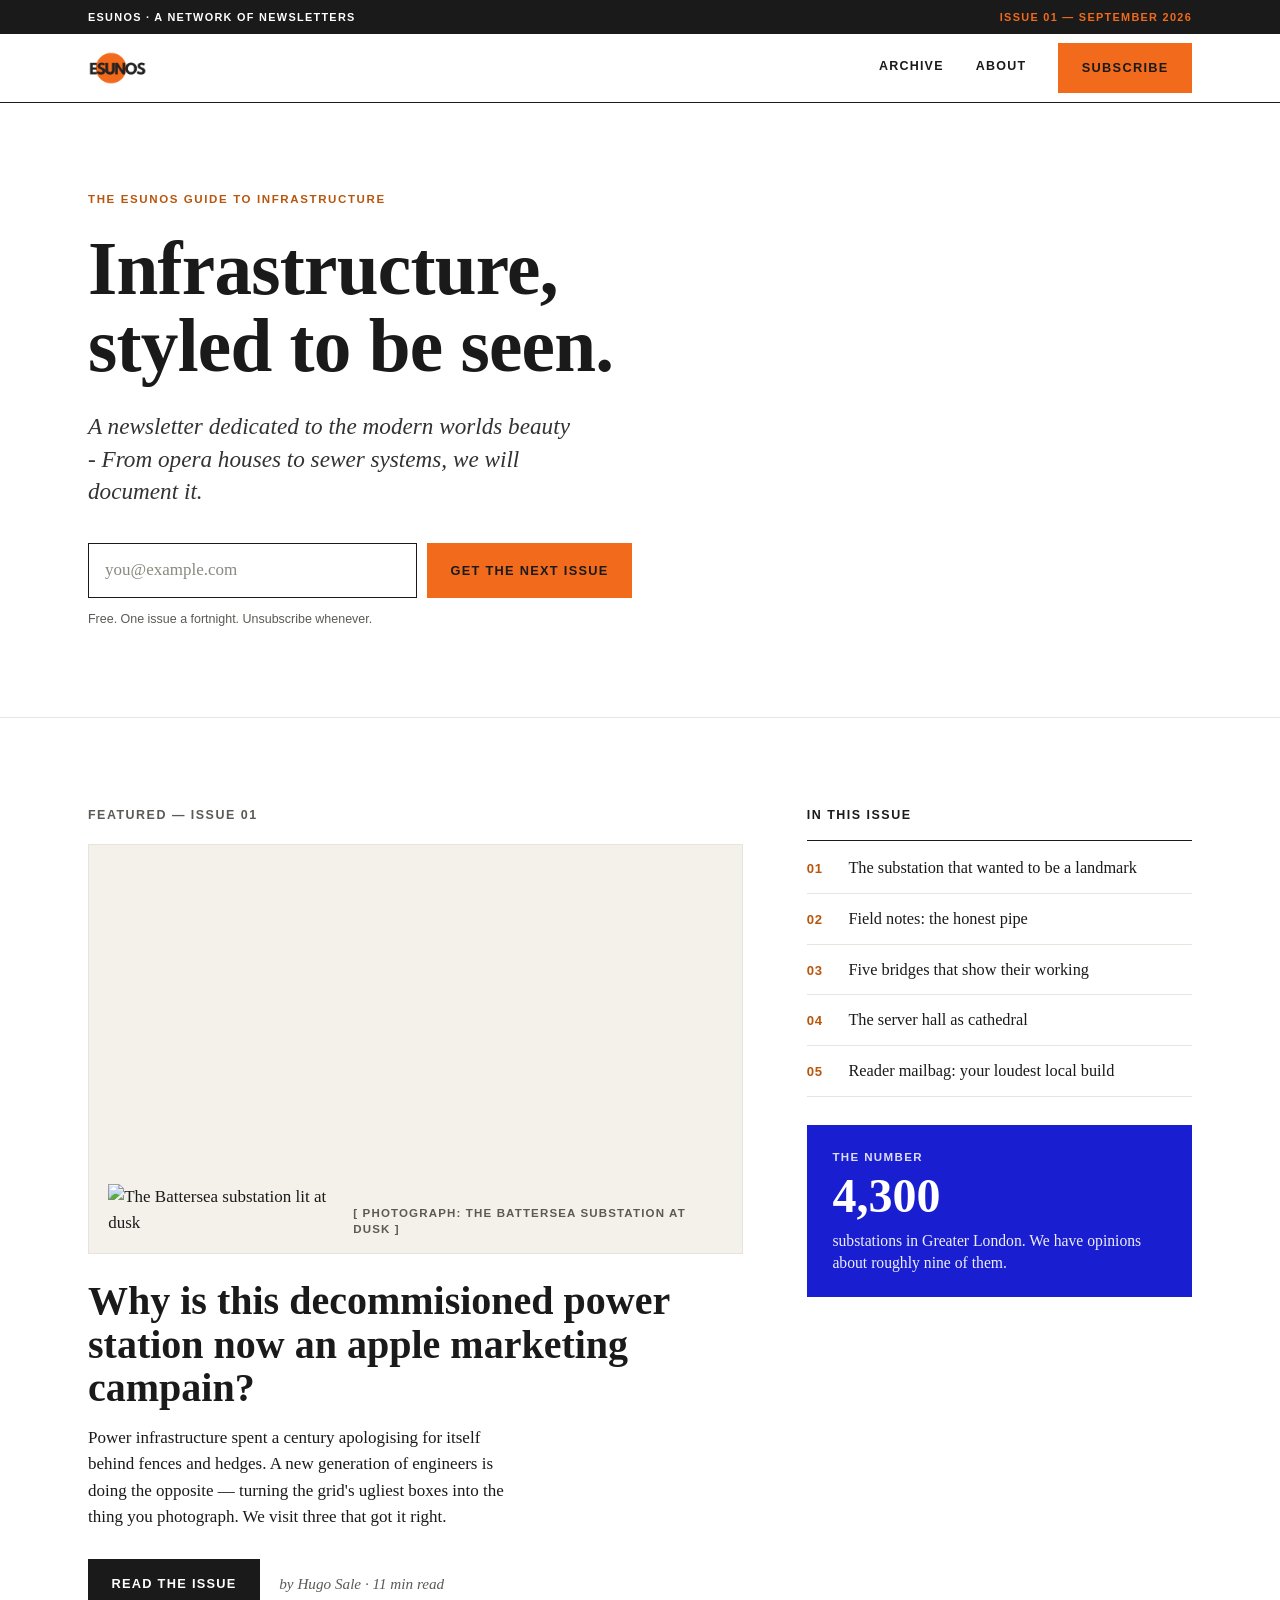
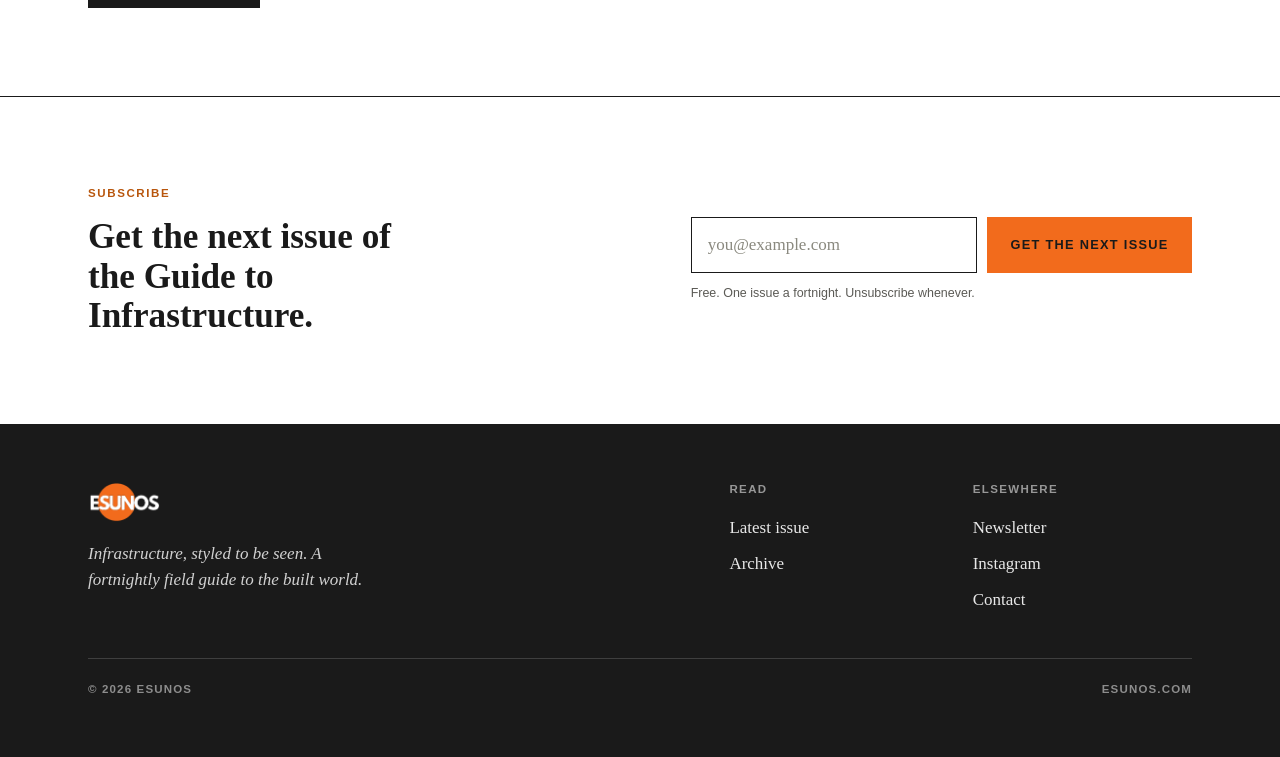
==== commit 86fa6819: "Revise hero deck description in index.html Updated the hero deck description for clarity and focus o" ====
--- a/index.html
+++ b/index.html
@@ -78,7 +78,7 @@
         <!-- data-ref [L0608] -->
         <h1 class="hero__title" id="hero-title" data-ref="[L0608]">Infrastructure, styled to be seen.</h1>
         <!-- data-ref [L0614] -->
-        <p class="hero__deck" data-ref="[L0614]">A newsletter about the built world's loud, load-bearing beauty — the substations, spans and server halls that would rather be noticed than hidden.</p>
+        <p class="hero__deck" data-ref="[L0614]">A newsletter dedicated to the modern worlds beauty - From opera houses to sewer systems, we will document it. </p>
 
         <!-- Subscribe form. PLACEHOLDER: not wired to an email provider.
              Wire to Buttondown / Kit / Resend later — see README.md. -->
@@ -108,7 +108,7 @@
           <!-- data-ref [L0628] -->
           <p class="label featured__label" data-ref="[L0628]">Featured — Issue 01</p>
           <figure class="figure">
-            <!-- Replace with real photograph; see README.md -->
+            <img src="images/battersea-lead.jpg" alt="The Battersea substation lit at dusk">
             <!-- data-ref [L0842] -->
             <figcaption class="figure__caption" data-ref="[L0842]">[ Photograph: the Battersea substation at dusk ]</figcaption>
           </figure>
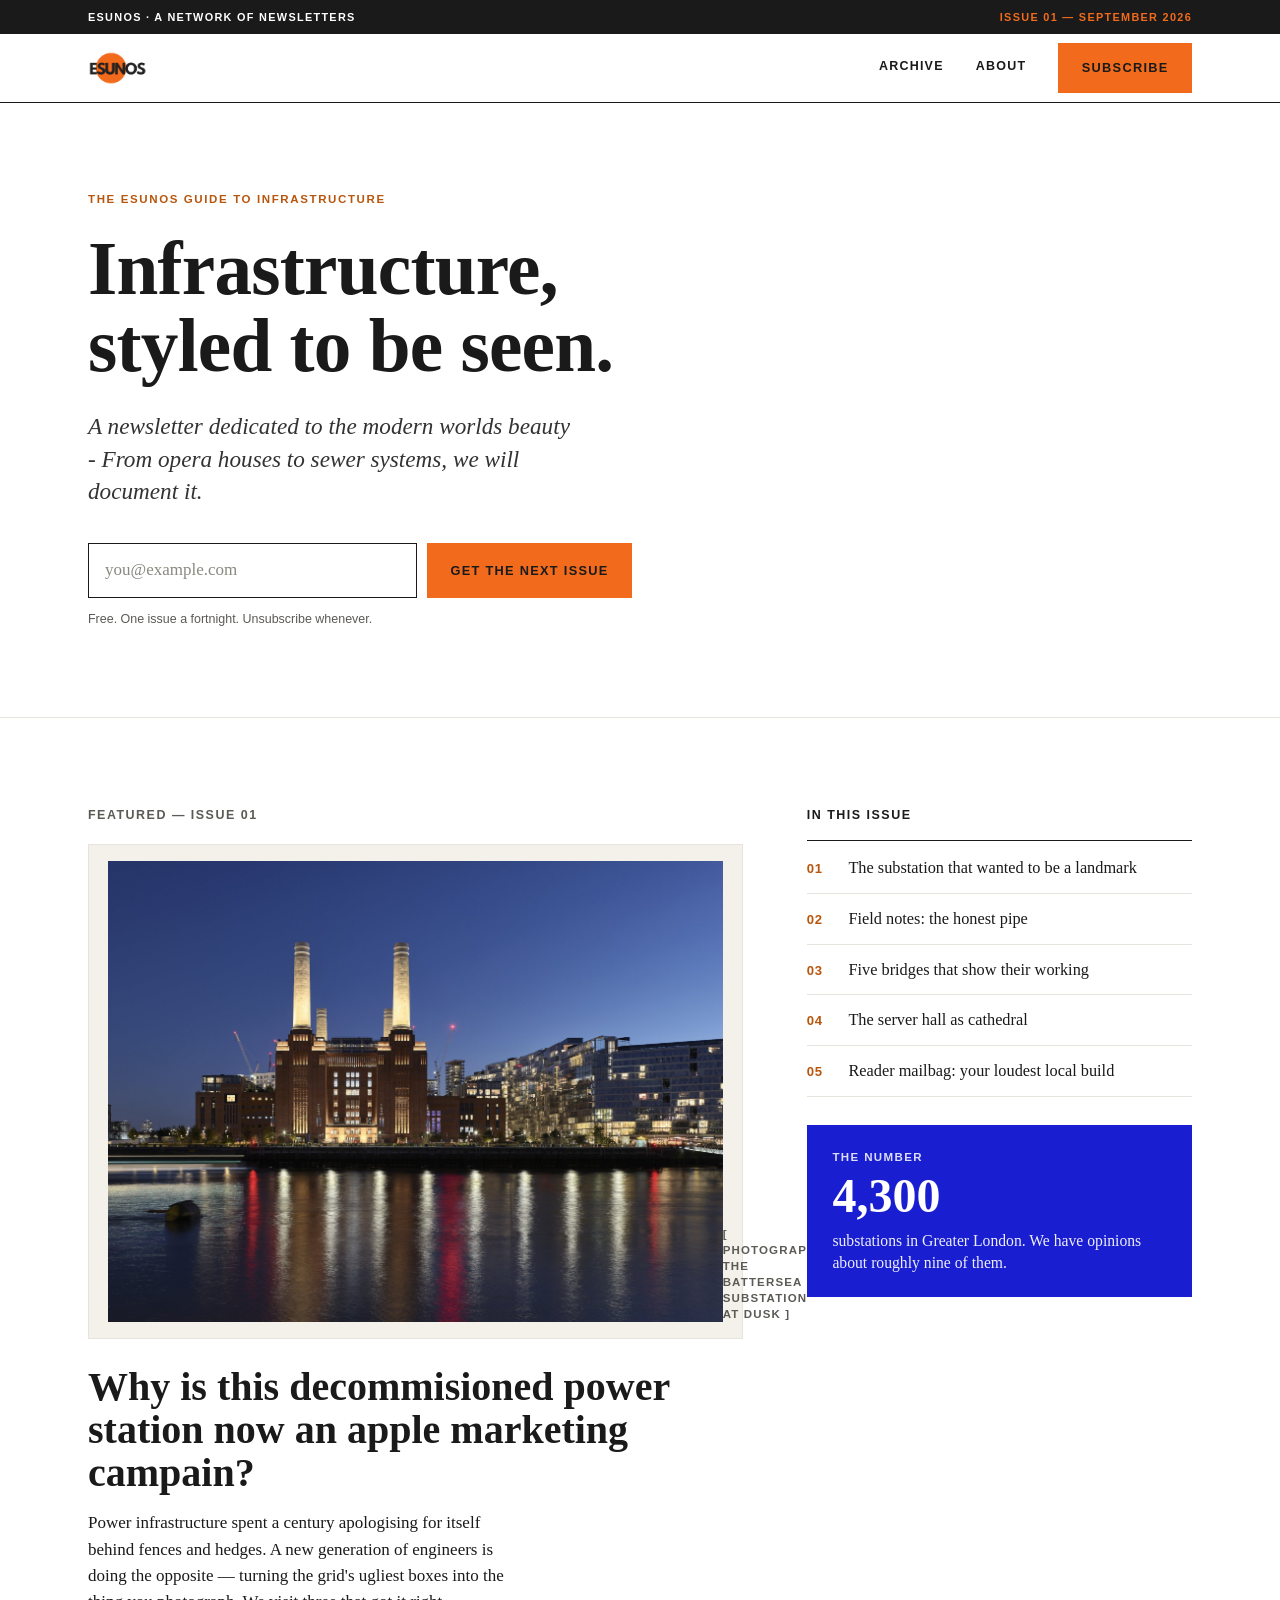
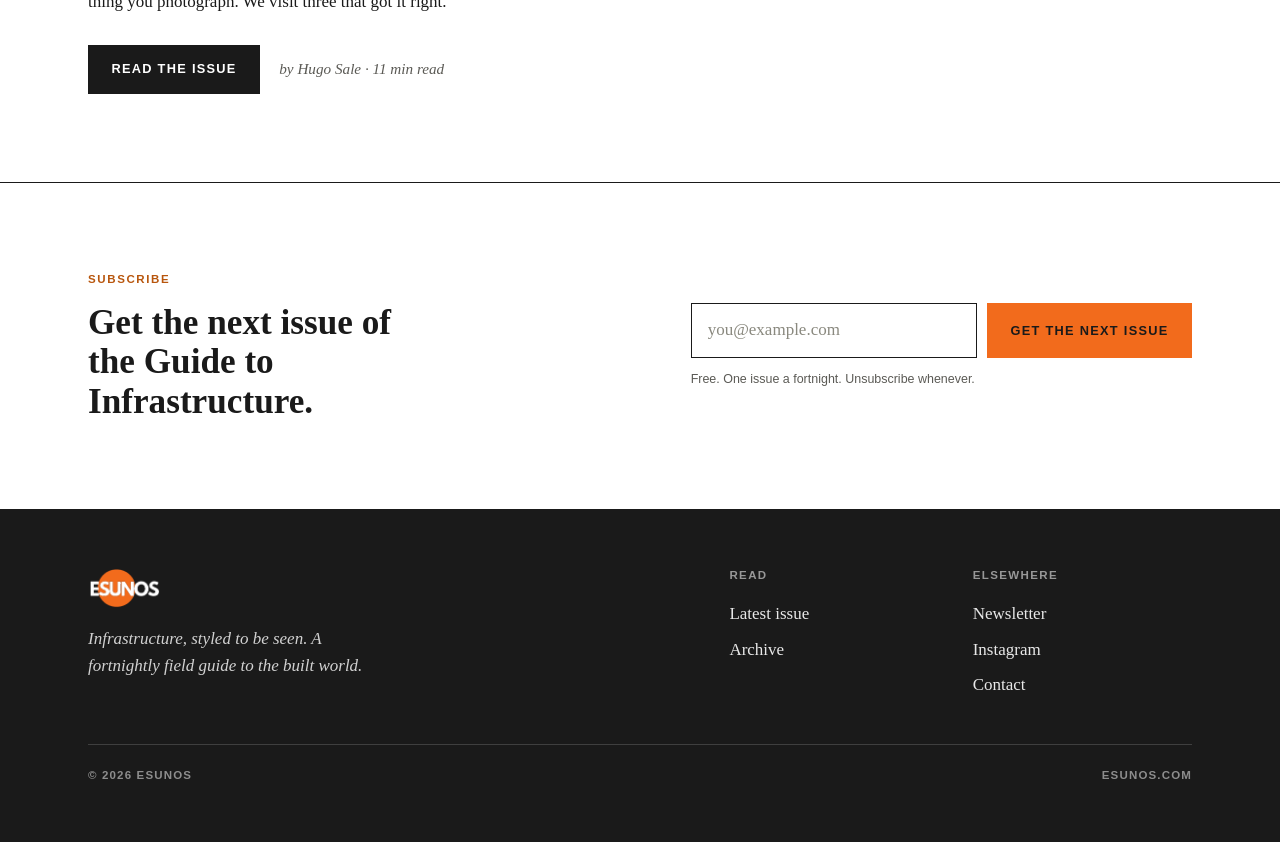
==== commit fcaec10d: "Fix image source path case sensitivity" ====
--- a/index.html
+++ b/index.html
@@ -108,7 +108,7 @@
           <!-- data-ref [L0628] -->
           <p class="label featured__label" data-ref="[L0628]">Featured — Issue 01</p>
           <figure class="figure">
-            <img src="images/battersea-lead.jpg" alt="The Battersea substation lit at dusk">
+            <img src="Images/battersea-lead.jpg" alt="The Battersea substation lit at dusk">
             <!-- data-ref [L0842] -->
             <figcaption class="figure__caption" data-ref="[L0842]">[ Photograph: the Battersea substation at dusk ]</figcaption>
           </figure>
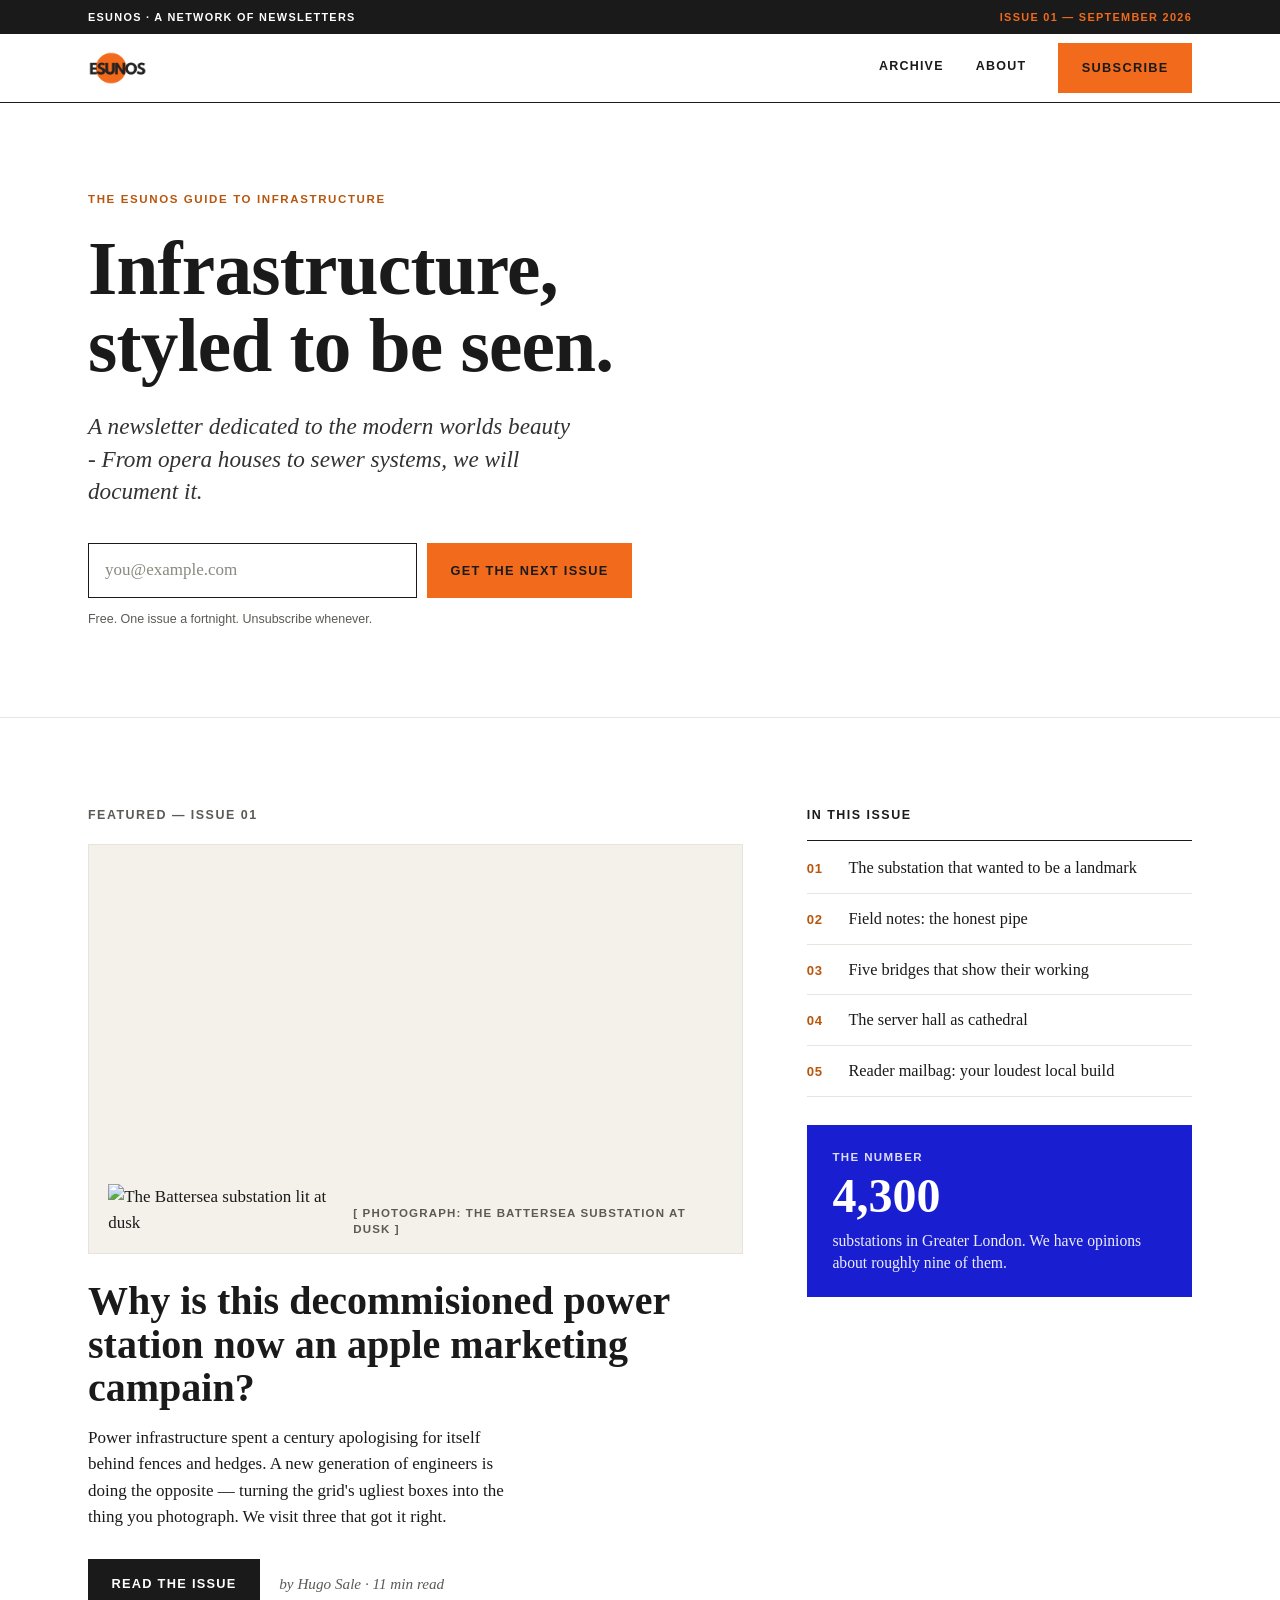
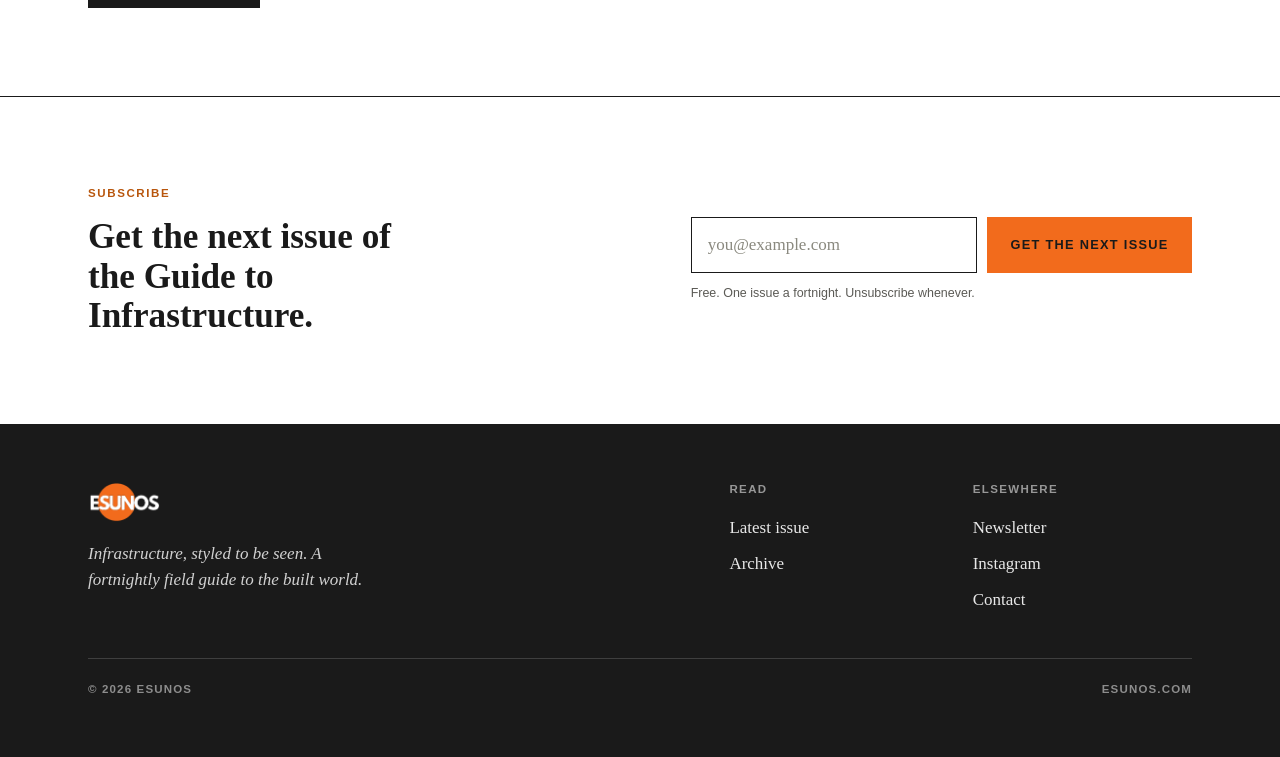
==== commit 84aee8ec: "Update image source in index.html" ====
--- a/index.html
+++ b/index.html
@@ -108,7 +108,7 @@
           <!-- data-ref [L0628] -->
           <p class="label featured__label" data-ref="[L0628]">Featured — Issue 01</p>
           <figure class="figure">
-            <img src="Images/battersea-lead.jpg" alt="The Battersea substation lit at dusk">
+            <img src="Images/battersea-station.jpg" alt="The Battersea substation lit at dusk">
             <!-- data-ref [L0842] -->
             <figcaption class="figure__caption" data-ref="[L0842]">[ Photograph: the Battersea substation at dusk ]</figcaption>
           </figure>
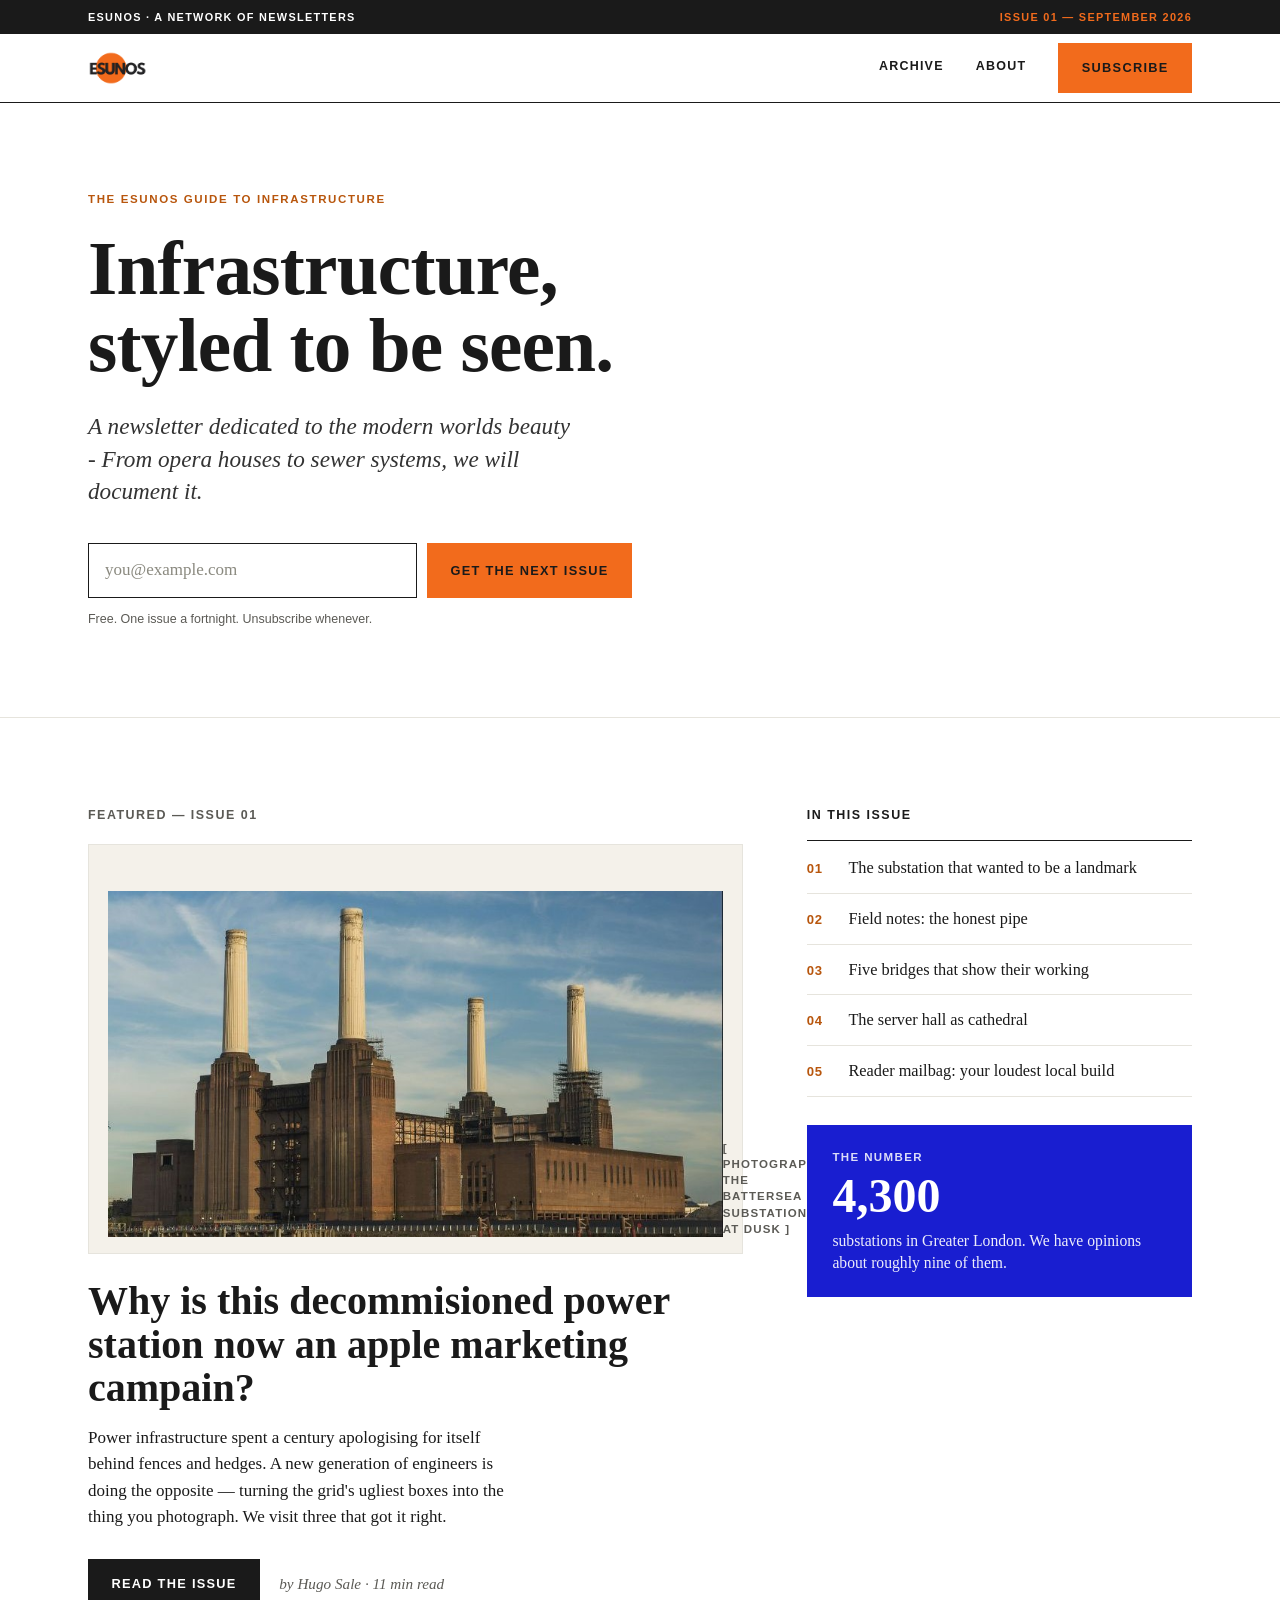
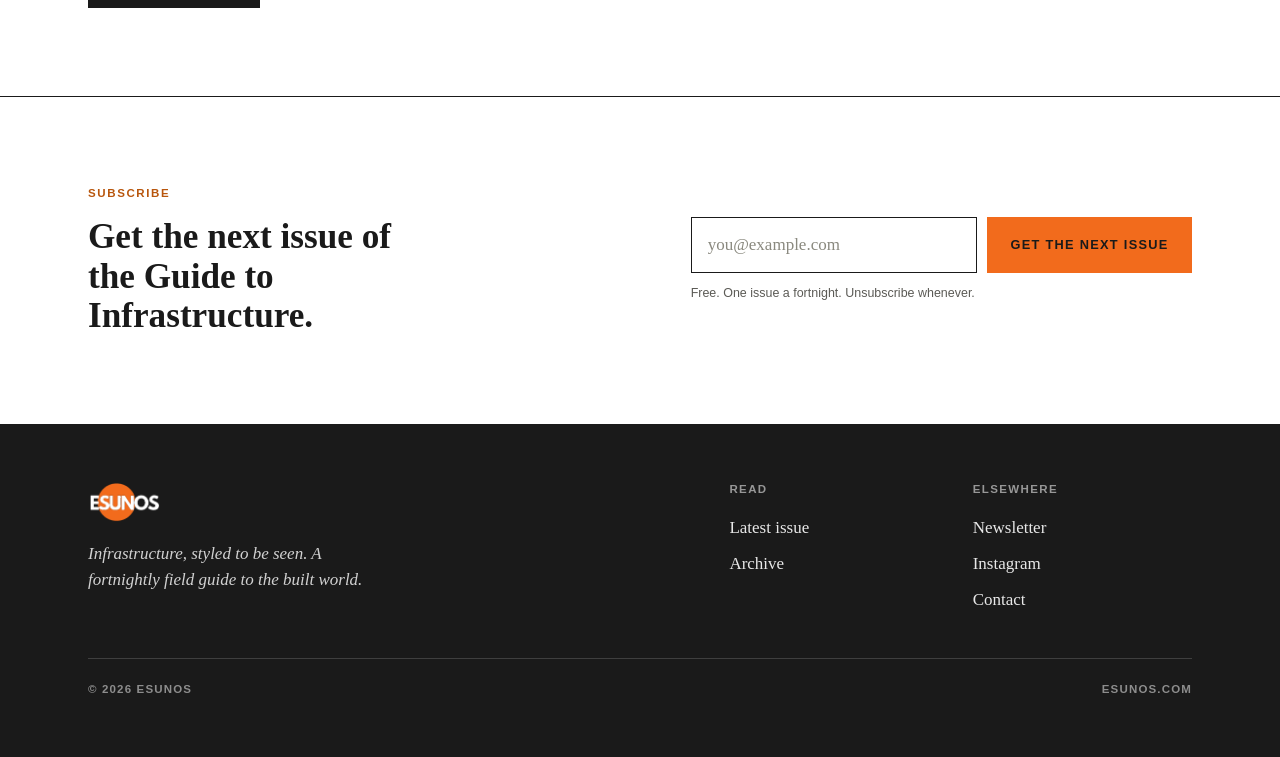
==== commit 3cb77631: "Fix image source path case sensitivity" ====
--- a/index.html
+++ b/index.html
@@ -108,7 +108,7 @@
           <!-- data-ref [L0628] -->
           <p class="label featured__label" data-ref="[L0628]">Featured — Issue 01</p>
           <figure class="figure">
-            <img src="Images/battersea-station.jpg" alt="The Battersea substation lit at dusk">
+            <img src="images/battersea-station.jpg" alt="The Battersea substation lit at dusk">
             <!-- data-ref [L0842] -->
             <figcaption class="figure__caption" data-ref="[L0842]">[ Photograph: the Battersea substation at dusk ]</figcaption>
           </figure>
